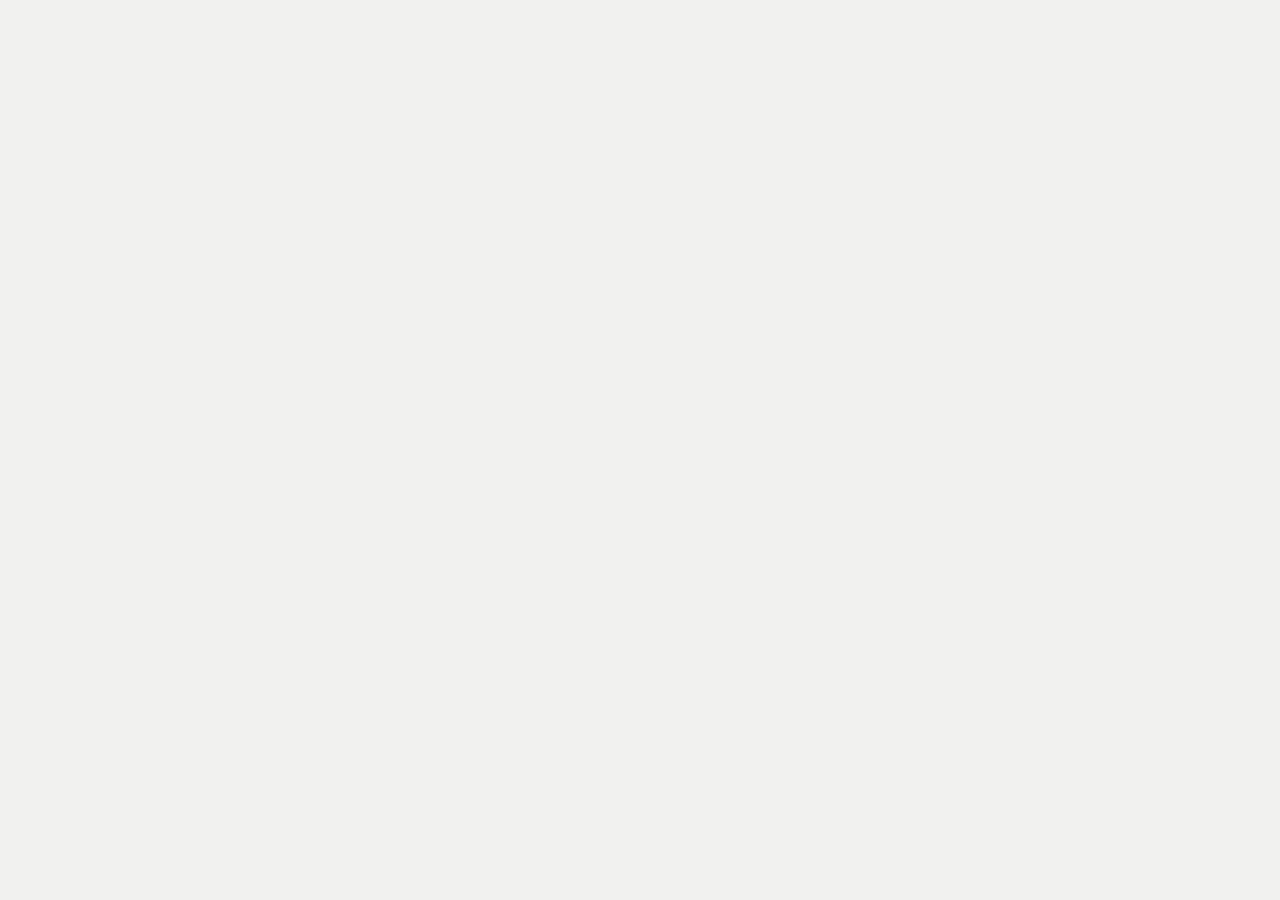
==== pages/main/index.html @ 48693e78 "feat: add fonts" ====
<!DOCTYPE html>
<html lang="en">
<head>
    <meta charset="UTF-8">
    <meta name="viewport" content="width=device-width, initial-scale=1.0">
    <link rel="stylesheet" href="style.css">
    <title>CV Mikita Kanstantsinau</title>
</head>
<body>
</body>
</html>
---- pages/main/style.css ----
@import url(/CV/src/fonts/fonts.css);

/* Standart Reset Styles */

*, *:before, *:after {
    box-sizing: border-box;
    margin: 0;
    padding: 0;
}

html {
    font-size: 10px;
}

h1, h2, h3, h4, h5, h6 {
    margin: 0;
    padding: 0;
    line-height: 1.3;
    font-weight: 500;
}

p {
    margin: 0 0 1rem;
    line-height: 1.6;
}

body{
    margin: 0;
    background-color: #f1f1ef;
    font-family: 'Montserrat', sans-serif;
}
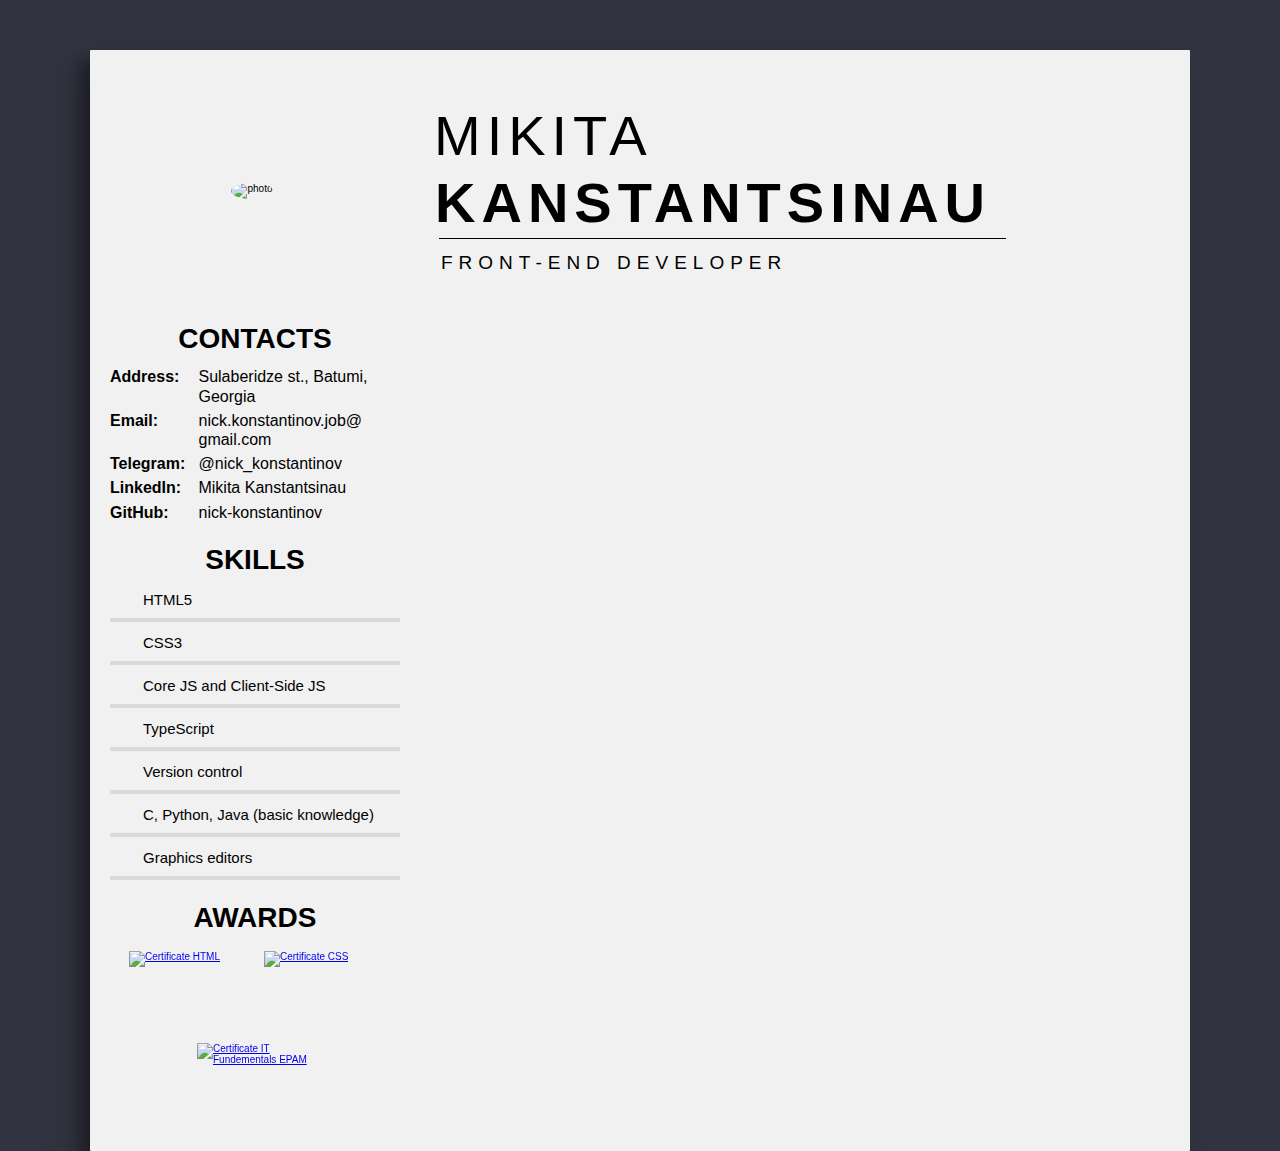
==== commit c4122570: "feat: add header and side block" ====
--- a/pages/main/index.html
+++ b/pages/main/index.html
@@ -3,9 +3,116 @@
 <head>
     <meta charset="UTF-8">
     <meta name="viewport" content="width=device-width, initial-scale=1.0">
+    <link type="image/x-icon" href="/CV/src/icons/favicon.ico" rel="shortcut icon">
     <link rel="stylesheet" href="style.css">
     <title>CV Mikita Kanstantsinau</title>
 </head>
 <body>
+    <div class="canvas">
+        <!-- Header -->
+        <header class="header">
+            <div class="photo">
+                <img src="/CV/src/img/photo.jpg" alt="photo">
+            </div>
+            <div class="header__text">
+                <h1 class="name-title">
+                    <span class="first-name">Mikita</span>
+                    <span class="last-name">Kanstantsinau</span>
+                </h1>
+                <h4 class="professional-title">Front-end Developer</h4>
+            </div>
+        </header>
+        <!-- Info -->
+        <main class="info">
+            <section class="short-info">
+                <!-- Contacts -->
+                <article class="contacts">
+                    <h3 class="short-info__title contacts__title">Contacts</h3>
+                    <address class="contacts__content">
+                        <div class="contacts__item">
+                            <p class="contacts__item-title">Address:</p>
+                            <a class="contacts__item-text contacts__item-text_address" href="https://maps.app.goo.gl/7D56cp5SSvFk8hJo9" target="_blank">Sulaberidze st., Batumi, Georgia</a>
+                        </div>
+                        <div class="contacts__item">
+                            <p class="contacts__item-title">Email:</p>
+                            <a class="contacts__item-text contacts__item-text_email" href="mailto:nick.konstantinov.job@gmail.com" target="_blank">nick.konstantinov.job@<br>gmail.com</a>
+                        </div>
+                        <div class="contacts__item">
+                            <p class="contacts__item-title">Telegram:</p>
+                            <a class="contacts__item-text contacts__item-text_telegram" href="https://t.me/nick_konstantinov" target="_blank">@nick_konstantinov</a>
+                        </div>
+                        <div class="contacts__item">
+                            <p class="contacts__item-title">LinkedIn:</p>
+                            <a class="contacts__item-text contacts__item-text_linkedin" href="https://www.linkedin.com/in/mikita-kanstantsinau-81b656262/" target="_blank">Mikita Kanstantsinau</a>
+                        </div>
+                        <div class="contacts__item">
+                            <p class="contacts__item-title">GitHub:</p>
+                            <a class="contacts__item-text contacts__item-text_github" href="https://github.com/nick-konstantinov" target="_blank">nick-konstantinov</a>
+                        </div>
+                    </address>
+                </article>
+                <!-- Skills -->
+                <article class="skills">
+                    <h3 class="short-info__title skill__title">Skills</h3>
+                    <ul class="skills__content">
+                        <li class="skills__item skills__item_html5">
+                            <img class="skills__img" src="/CV/src/icons/html5.png" alt="">
+                            <p class="skills__text">HTML5</p>
+                        </li>
+                        <li class="skills__item skills__item_css3">
+                            <img class="skills__img" src="/CV/src/icons/css3.png" alt="">
+                            <p class="skills__text">CSS3</p>
+                        </li>
+                        <li class="skills__item skills__item_js">
+                            <img class="skills__img" src="/CV/src/icons/js.png" alt="">
+                            <p class="skills__text">Core JS and Client-Side JS</p>
+                        </li>
+                        <li class="skills__item skills__item_ts">
+                            <img class="skills__img" src="/CV/src/icons/ts.png" alt="">
+                            <p class="skills__text">TypeScript</p>
+                        </li>
+                        <li class="skills__item skills__item_git">
+                            <img class="skills__img" src="/CV/src/icons/git-logo.png" alt="">
+                            <p class="skills__text">Version control</p>
+                        </li>
+                        <li class="skills__item skills__item_basic">
+                            <img class="skills__img" src="/CV/src/icons/basic.png" alt="">
+                            <p class="skills__text">C, Python, Java (basic knowledge)</p>
+                        </li>
+                        <li class="skills__item skills__item_ps">
+                            <img class="skills__img" src="/CV/src/icons/ps.png" alt="">
+                            <p class="skills__text">Graphics editors</p>
+                        </li>
+                    </ul>
+                </article>
+                <!-- Awards -->
+                <article class="awards">
+                    <h3 class="short-info__title">Awards</h3>
+                    <div class="awards__content">
+                        <div class="awards__card">
+                            <a class="awards__link" href="https://www.sololearn.com/certificates/CT-7WB4YVRY" target="_blank">
+                                <img class="awards__img-bw" src="/CV/src/img/c-html-bw.jpg" alt="Certificate HTML">
+                                <img class="awards__img-color" src="/CV/src/img/c-html-color.jpg" alt="Certificate HTML">
+                            </a>
+                        </div>
+                        <div class="awards__card">
+                            <a class="awards__link" href="https://www.sololearn.com/certificates/CT-MD8W3RER" target="_blank">
+                                <img class="awards__img-bw" src="/CV/src/img/c-css-bw.jpg" alt="Certificate CSS">
+                                <img class="awards__img-color" src="/CV/src/img/c-css-color.jpg" alt="Certificate CSS">
+                            </a>
+                        </div>
+                        <div class="awards__card">
+                            <a class="awards__link" href="https://elearn.epam.com/courses/course-v1:EPAM+CIS101E+2021_7/courseware/843d34c712534651b33c121731bdad97/3e487f021dc349c3bf5db862fd188237/" target="_blank">
+                                <img class="awards__img-bw" src="/CV/src/img/c-epam-bw.jpg" alt="Certificate IT Fundementals EPAM">
+                                <img class="awards__img-color" src="/CV/src/img/c-epam-color.jpg" alt="Certificate IT Fundementals EPAM">
+                            </a>
+                        </div>
+                    </div>
+                </article>
+            </section>
+            <section class="detailed-info"></section>
+        </main>
+
+    </div>
 </body>
 </html>--- a/pages/main/style.css
+++ b/pages/main/style.css
@@ -1,4 +1,5 @@
 @import url(/CV/src/fonts/fonts.css);
+@import url(/CV/src/animations/animations.css);
 
 /* Standart Reset Styles */
 
@@ -16,16 +17,341 @@
     margin: 0;
     padding: 0;
     line-height: 1.3;
-    font-weight: 500;
+    font-weight: 400;
 }
 
 p {
-    margin: 0 0 1rem;
+    margin: 0;
     line-height: 1.6;
 }
 
 body{
     margin: 0;
-    background-color: #f1f1ef;
+    background-color: #313340;
     font-family: 'Montserrat', sans-serif;
-}+}
+
+html, body, .awards__card {
+    height: 100%;
+}
+
+/* Grid */
+
+.canvas {
+    max-width: 110rem;
+    margin: 5rem auto;
+    background-color: #f1f1f1;
+    box-shadow: -1.4rem 1.4rem 2.8rem rgba(0,0,0,0.25), -1rem 1rem 1rem rgba(0,0,0,0.22);
+    border-radius: 0.1rem;
+}
+
+/* Header */
+
+.header {
+    display: flex;
+    align-items: center;
+    padding: 5.5rem 0 2.5rem;
+}
+
+.photo {
+    display: flex;
+    justify-content: center;
+    width: 30%;
+}
+
+.photo img {
+    max-width: 18rem;
+    height: auto;
+    border-radius: 50%
+}
+
+.header__text  {
+    width: 70%;
+    margin-left: 2rem;
+
+    font-family: "Comfortaa", sans-serif;
+    font-size: 2.8rem;
+    font-weight: 300;
+    text-transform: uppercase;
+    letter-spacing: 0.6rem;
+}
+
+.first-name, .last-name {
+    display: block;
+}
+
+.first-name {
+    font-family: "Montserrat", sans-serif;
+    font-weight: 100;
+    line-height: 1.1;
+}
+
+.last-name {
+    position: relative;
+    left: 1px;
+    font-weight: 700;
+}
+
+.last-name::after {
+    content: "";
+    width: 75%;
+    height: 1px;
+    position: absolute;
+    left: 4px;
+    bottom: 0;
+    background: #000;
+}
+
+.professional-title {
+    position: relative;
+    left: 7px;
+    font-size: 1.9rem;
+    font-weight: 100;
+    margin-top: 1.2rem;
+}
+
+/* Info */
+
+.info {
+    display: flex;
+}
+
+/* Short Info */
+
+.short-info {
+    width: 30%;
+    padding: 2rem;
+}
+
+.short-info__title {
+    text-align: center;
+    font-size: 2.8rem;
+    font-weight: 700;
+    text-transform: uppercase;
+}
+
+/* Contacts */
+
+.contacts__content {
+    margin-top: 1rem;
+    font-size: 1.6rem;
+    font-style: normal;
+}
+
+.contacts__item {
+    display: flex;
+    max-width: 29rem;
+    margin-top: 0.5rem;
+}
+
+.contacts__item-title {
+    width: 29%;
+    font-weight: 700;
+    line-height: 1.2;
+}
+
+.contacts__item-text {
+    position: relative;
+    margin-left: 0.5rem;
+    width: 70%;
+    line-height: 1.2;
+    overflow-wrap: break-word;
+    text-decoration: underline;
+    text-decoration-color: transparent;
+    color: #000;
+    transition: text-decoration-color 0.3s;
+}
+
+.contacts__item-text:hover {
+    text-decoration-color: #000;
+}
+
+.contacts__item-text::after {
+    content: "";
+    width: 2rem;
+    height: 2rem;
+    position: absolute;
+    z-index: 1;
+
+    opacity: 0;
+
+    transition: opacity 0.3s;
+}
+
+.contacts__item-text:hover::after {
+    opacity: 1;
+}
+
+.contacts__item-text_address::after {
+    top: 1rem;
+    right: -1rem;
+    background: url(/CV/src/icons/map-pin.png) no-repeat;
+}
+
+.contacts__item-text_email::after {
+    top: 1.2rem;
+    right: -1.2rem;
+    background: url(/CV/src/icons/email.png) no-repeat;
+}
+
+.contacts__item-text_telegram::after {
+    top: 0.3rem;
+    right: 1rem;
+    background: url(/CV/src/icons/telegram.png) no-repeat;
+}
+
+.contacts__item-text_linkedin::after {
+    top: 0.2rem;
+    right: 0.5rem;
+    background: url(/CV/src/icons/linkedin.png) no-repeat;
+}
+
+.contacts__item-text_github::after {
+    top: 0.1rem;
+    right: 3rem;
+    background: url(/CV/src/icons/github.png) no-repeat;
+}
+
+/* Skills */
+
+.skills {
+    margin-top: 2rem;
+}
+
+.skills__content {
+    margin-top: 1rem;
+    list-style-type: none;
+}
+
+.skills__item {
+    position: relative;
+    display: flex;
+    align-items: center;
+    margin-bottom: 1.9rem;
+}
+
+.skills__item::before, .skills__item::after {
+    content: "";
+    position: absolute;
+    left: 0;
+    bottom: -1rem;
+    height: 4px;
+}
+
+.skills__item::before {
+    width: 100%;
+    background: #dadada;
+}
+
+.skills__item::after {
+    background: #000;
+}
+
+.skills__item_html5::after {
+    animation: animateSkillsHtml5 0.5s ease-out 1 normal forwards;
+}
+
+.skills__item_css3::after {
+    animation: animateSkillsCss3 0.5s ease-out 1 normal forwards;
+}
+
+.skills__item_js::after {
+    animation: animateSkillsJs 0.5s ease-out 1 normal forwards;
+}
+
+.skills__item_ts::after {
+    animation: animateSkillsTs 0.5s ease-out 1 normal forwards;
+}
+
+.skills__item_git::after {
+    animation: animateSkillsGit 0.5s ease-out 1 normal forwards;
+}
+
+.skills__item_basic::after {
+    animation: animateSkillsBasic 0.5s ease-out 1 normal forwards;
+}
+
+.skills__item_ps::after {
+    animation: animateSkillsPs 0.5s ease-out 1 normal forwards;
+}
+
+.skills__img {
+    display: inline-block;
+    width: 2.8rem;
+    height: auto;
+}
+
+.skills__text {
+    margin-left: 0.5rem;
+    font-size: 1.5rem;
+}
+
+/* Awards */
+
+.awards {
+    margin-top: 3rem;
+}
+
+.awards__content {
+    margin-top: 1rem;
+    display: flex;
+    flex-wrap: wrap;
+    justify-content: center;
+}
+
+.awards__card {
+    margin: 0.4rem 0.4rem 0.8rem 0;
+    display: flex;
+    justify-content: center;
+    width: 45%;
+}
+
+.awards__link {
+    position: relative;
+    display: block;
+    width: 11.3rem;
+    height: 8rem;
+}
+
+.awards__img-bw {
+    max-width: 100%;
+    height: auto;
+    opacity: 1;
+
+    will-change: transform;
+    transition: all 0.3s ease-out;
+}
+
+.awards__img-color {
+    position: absolute;
+    top: 0;
+    left: 0;
+    max-width: 100%;
+    height: auto;
+    opacity: 0;
+
+    will-change: transform;
+    transition: all 0.3s ease-out;
+}
+
+.awards__link:hover .awards__img-bw {
+    box-shadow: 0 14px 28px rgba(0,0,0,0.25), 0 10px 10px rgba(0,0,0,0.22);
+    transform: scale(1.3);
+    opacity: 0;
+}
+
+.awards__link:hover .awards__img-color {
+    box-shadow: 0 14px 28px rgba(0,0,0,0.25), 0 10px 10px rgba(0,0,0,0.22);
+    transform: scale(1.3);
+    opacity: 1;
+    z-index: 1;
+}
+
+
+/* Detailed Info */
+
+.detailed-info {
+    width: 70%;
+    height: 30rem;
+}
+
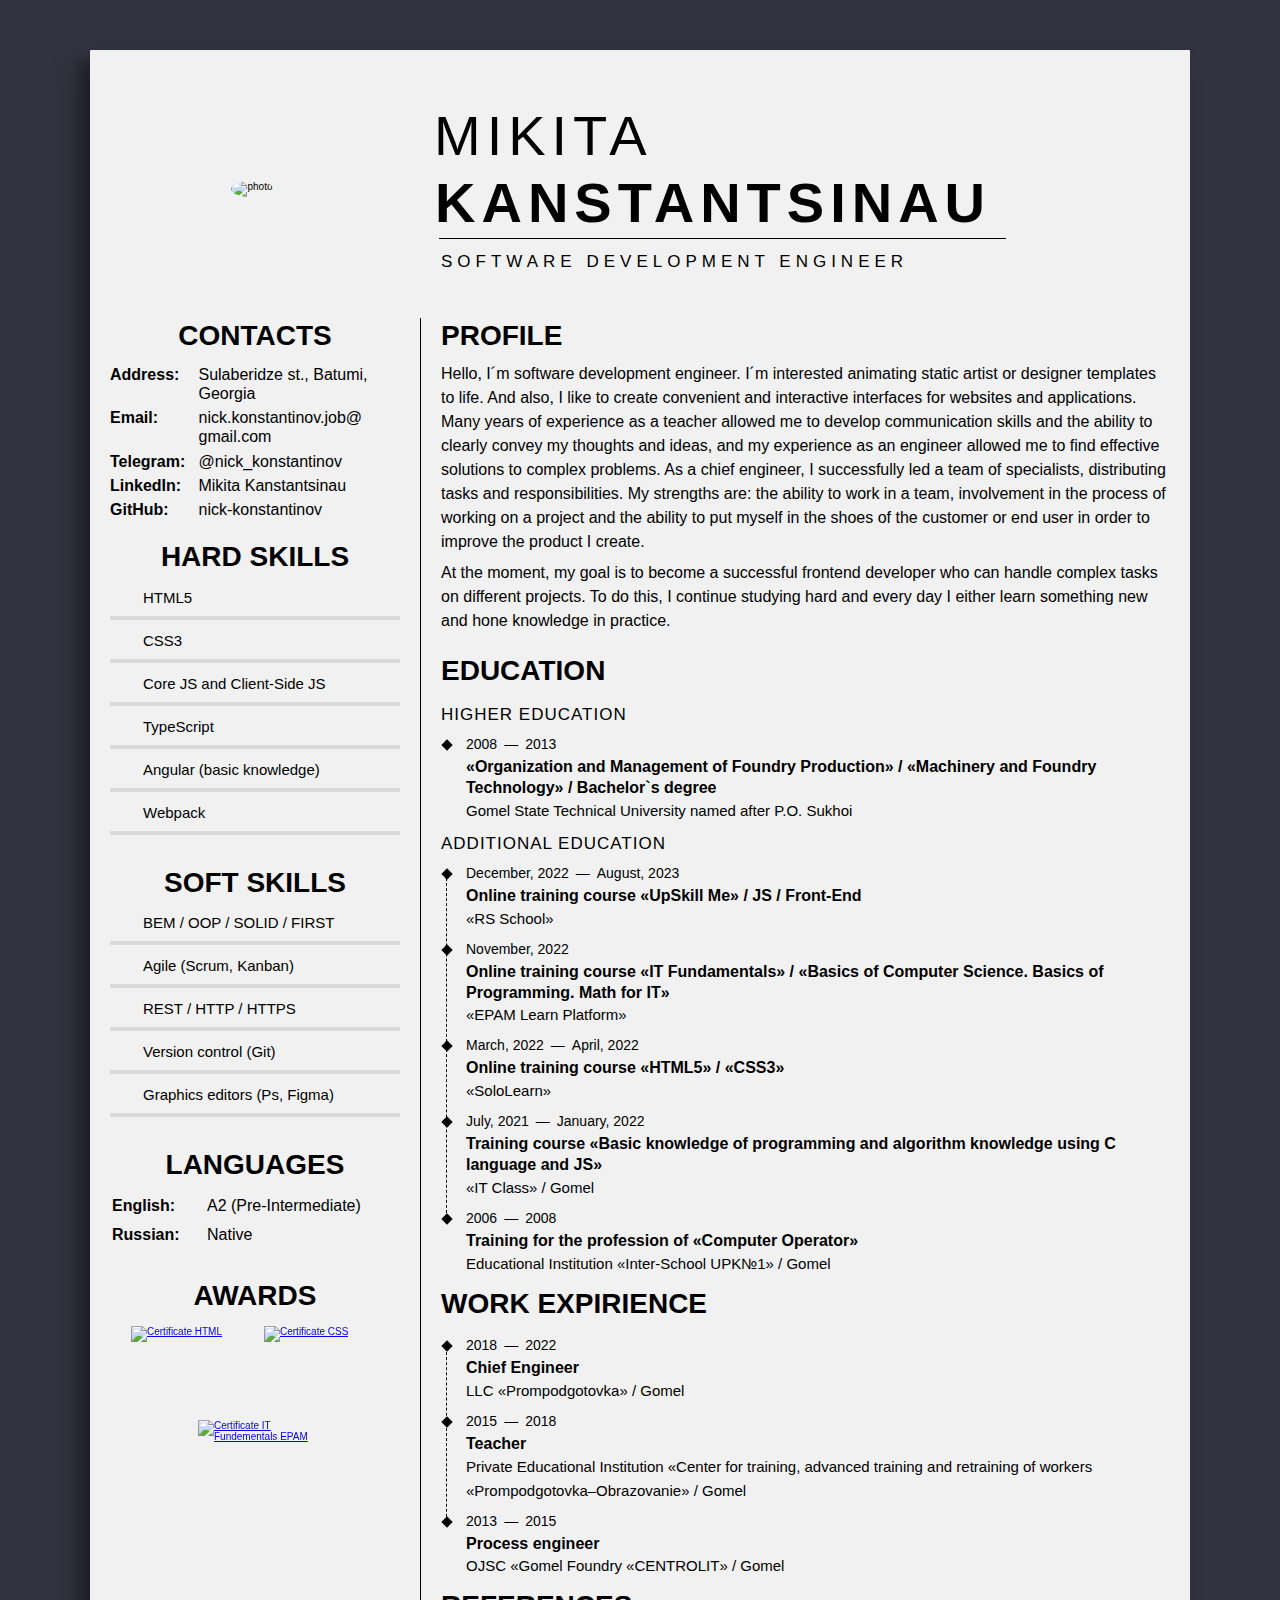
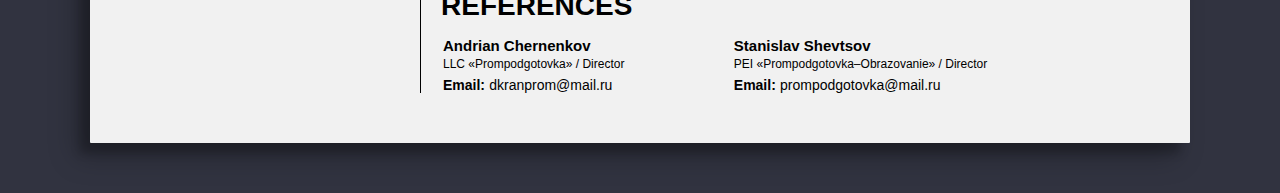
==== commit 39403a32: "feat: add main block" ====
--- a/pages/main/index.html
+++ b/pages/main/index.html
@@ -19,7 +19,7 @@
                     <span class="first-name">Mikita</span>
                     <span class="last-name">Kanstantsinau</span>
                 </h1>
-                <h4 class="professional-title">Front-end Developer</h4>
+                <h4 class="professional-title">Software Development Engineer</h4>
             </div>
         </header>
         <!-- Info -->
@@ -27,7 +27,7 @@
             <section class="short-info">
                 <!-- Contacts -->
                 <article class="contacts">
-                    <h3 class="short-info__title contacts__title">Contacts</h3>
+                    <h3 class="info__title contacts__title">Contacts</h3>
                     <address class="contacts__content">
                         <div class="contacts__item">
                             <p class="contacts__item-title">Address:</p>
@@ -53,7 +53,7 @@
                 </article>
                 <!-- Skills -->
                 <article class="skills">
-                    <h3 class="short-info__title skill__title">Skills</h3>
+                    <h3 class="info__title hard-skill__title">Hard skills</h3>
                     <ul class="skills__content">
                         <li class="skills__item skills__item_html5">
                             <img class="skills__img" src="/CV/src/icons/html5.png" alt="">
@@ -71,23 +71,66 @@
                             <img class="skills__img" src="/CV/src/icons/ts.png" alt="">
                             <p class="skills__text">TypeScript</p>
                         </li>
+                        <li class="skills__item skills__item_angular">
+                            <img class="skills__img" src="/CV/src/icons/angular.png" alt="">
+                            <p class="skills__text">Angular (basic knowledge)</p>
+                        </li>
+                        <li class="skills__item skills__item_webpack">
+                            <img class="skills__img" src="/CV/src/icons/webpack.png" alt="">
+                            <p class="skills__text">Webpack</p>
+                        </li>
+                    </ul>
+                    <h3 class="info__title soft-skill__title">Soft skills</h3>
+                    <ul class="skills__content">
+                        <li class="skills__item skills__item_basic">
+                            <img class="skills__img" src="/CV/src/icons/basic.png" alt="">
+                            <p class="skills__text">BEM &#47; OOP &#47; SOLID &#47; FIRST</p>
+                        </li>
+                        <li class="skills__item skills__item_agile">
+                            <img class="skills__img" src="/CV/src/icons/agile.png" alt="">
+                            <p class="skills__text">Agile (Scrum, Kanban)</p>
+                        </li>
+                        <li class="skills__item skills__item_http">
+                            <img class="skills__img" src="/CV/src/icons/http.png" alt="">
+                            <p class="skills__text">REST &#47; HTTP &#47; HTTPS</p>
+                        </li>
                         <li class="skills__item skills__item_git">
                             <img class="skills__img" src="/CV/src/icons/git-logo.png" alt="">
-                            <p class="skills__text">Version control</p>
-                        </li>
-                        <li class="skills__item skills__item_basic">
-                            <img class="skills__img" src="/CV/src/icons/basic.png" alt="">
-                            <p class="skills__text">C, Python, Java (basic knowledge)</p>
+                            <p class="skills__text">Version control (Git)</p>
                         </li>
                         <li class="skills__item skills__item_ps">
                             <img class="skills__img" src="/CV/src/icons/ps.png" alt="">
-                            <p class="skills__text">Graphics editors</p>
+                            <p class="skills__text">Graphics editors (Ps, Figma)</p>
+                        </li>
+                    </ul>
+                </article>
+                <!-- Languages -->
+                <article class="languages">
+                    <h3 class="info__title">Languages</h3>
+                    <ul class="skills__content languages__content">
+                        <li class="languages__item">
+                            <div class="languages__name">
+                                <div class="languages__img">
+                                    <img src="/CV/src/icons/lang.png" alt="">
+                                </div>
+                                <p class="languages__name-title">English:</p>
+                            </div>
+                            <p class="languages__level">A2 (Pre-Intermediate)</p>
+                        </li>
+                        <li class="languages__item">
+                            <div class="languages__name">
+                                <div class="languages__img">
+                                    <img src="/CV/src/icons/lang.png" alt="">
+                                </div>
+                                <p class="languages__name-title">Russian:</p>
+                            </div>
+                            <p class="languages__level">Native</p>
                         </li>
                     </ul>
                 </article>
                 <!-- Awards -->
                 <article class="awards">
-                    <h3 class="short-info__title">Awards</h3>
+                    <h3 class="info__title">Awards</h3>
                     <div class="awards__content">
                         <div class="awards__card">
                             <a class="awards__link" href="https://www.sololearn.com/certificates/CT-7WB4YVRY" target="_blank">
@@ -110,9 +153,162 @@
                     </div>
                 </article>
             </section>
-            <section class="detailed-info"></section>
+            <!-- Detailed Info -->
+            <section class="detailed-info">
+                <!-- Profile -->
+                <article class="profile">
+                    <h3 class="info__title detailed__title">Profile</h3>
+                    <p class="profile__text">
+                        Hello, I&#180;m software development engineer. I&#180;m interested animating static artist or designer templates to life. And also, I like to create convenient and interactive interfaces for websites and applications. Many years of experience as a teacher allowed me to develop communication skills and the ability to clearly convey my thoughts and ideas, and my experience as an engineer allowed me to find effective solutions to complex problems. As a chief engineer, I successfully led a team of specialists, distributing tasks and responsibilities. My strengths are: the ability to work in a team, involvement in the process of working on a project and the ability to put myself in the shoes of the customer or end user in order to improve the product I create.
+                    </p>
+                    <p class="profile__text">
+                        At the moment, my goal is to become a successful frontend developer who can handle complex tasks on different projects. To do this, I continue studying hard and every day I either learn something new and hone knowledge in practice.
+                    </p>
+                </article>
+                <!-- Education -->
+                <article class="education">
+                    <h3 class="info__title detailed__title">Education</h3>
+                    <section class="education__content">
+                        <section class="education__higher">
+                            <h4 class="education__content-title">Higher education</h4>
+                            <section class="exp__item">
+                                <div class="exp__date">
+                                    <time datetime="2022">2008</time><span class="dash">&mdash;</span><time datetime="2013">2013</time>
+                                </div>
+                                <p class="exp__speciality-name">
+                                    «Organization and Management of Foundry Production» &#47; «Machinery and Foundry Technology» &#47; Bachelor`s degree
+                                </p>
+                                <p class="exp__institution-name">
+                                    Gomel State Technical University named after P.O. Sukhoi
+                                </p>
+                            </section>
+                        </section>
+                        <section class="education__additional">
+                            <h4 class="education__content-title">Additional education</h4>
+                            <div class="chain"></div>
+                            <section class="exp__item">
+                                <div class="exp__date">
+                                    <time datetime="2022-12">December, 2022</time><span class="dash">&mdash;</span><time datetime="2023-08">August, 2023</time>
+                                </div>
+                                <p class="exp__speciality-name">
+                                    Online training course «UpSkill Me» &#47; JS &#47; Front-End
+                                </p>
+                                <p class="exp__institution-name">
+                                    «RS School»
+                                </p>
+                            </section>
+                            <section class="exp__item">
+                                <div class="exp__date">
+                                    <time datetime="2022-11">November, 2022</time>
+                                </div>
+                                <p class="exp__speciality-name">
+                                    Online training course «IT Fundamentals» &#47; «Basics of Computer Science. Basics of Programming. Math for IT»
+                                </p>
+                                <p class="exp__institution-name">
+                                    «EPAM Learn Platform»
+                                </p>
+                            </section>
+                            <section class="exp__item">
+                                <div class="exp__date">
+                                    <time datetime="2022-03">March, 2022</time><span class="dash">&mdash;</span><time datetime="2022-04">April, 2022</time>
+                                </div>
+                                <p class="exp__speciality-name">
+                                    Online training course «HTML5» &#47; «CSS3»
+                                </p>
+                                <p class="exp__institution-name">
+                                    «SoloLearn»
+                                </p>
+                            </section>
+                            <section class="exp__item">
+                                <div class="exp__date">
+                                    <time datetime="2021-07">July, 2021</time><span class="dash">&mdash;</span><time datetime="2022-01">January, 2022</time>
+                                </div>
+                                <p class="exp__speciality-name">
+                                    Training course «Basic knowledge of programming and algorithm knowledge using C language and JS»
+                                </p>
+                                <p class="exp__institution-name">
+                                    «IT Class» &#47; Gomel
+                                </p>
+                            </section>
+                            <section class="exp__item">
+                                <div class="exp__date">
+                                    <time datetime="2006">2006</time><span class="dash">&mdash;</span><time datetime="2008">2008</time>
+                                </div>
+                                <p class="exp__speciality-name">
+                                    Training for the profession of «Computer Operator»
+                                </p>
+                                <p class="exp__institution-name">
+                                    Educational Institution «Inter-School UPK№1» &#47; Gomel
+                                </p>
+                            </section>
+                        </section>
+                    </section>
+                </article>
+                <!-- Work Experience -->
+                <article class="work-exp">
+                    <h3 class="info__title detailed__title">Work expirience</h3>
+                    <section class="work-exp__content">
+                        <div class="chain chain_work-exp"></div>
+                            <section class="exp__item">
+                                <div class="exp__date">
+                                    <time datetime="2018">2018</time><span class="dash">&mdash;</span><time datetime="2022">2022</time>
+                                </div>
+                                <p class="exp__speciality-name">
+                                    Chief Engineer
+                                </p>
+                                <p class="exp__institution-name">
+                                    LLC «Prompodgotovka» &#47; Gomel
+                                </p>
+                            </section>
+                            <section class="exp__item">
+                                <div class="exp__date">
+                                    <time datetime="2015">2015</time><span class="dash">&mdash;</span><time datetime="2018">2018</time>
+                                </div>
+                                <p class="exp__speciality-name">
+                                    Teacher
+                                </p>
+                                <p class="exp__institution-name">
+                                    Private Educational Institution «Center for training, advanced training and retraining of workers «Prompodgotovka&ndash;Obrazovanie» &#47; Gomel
+                                </p>
+                            </section>
+                            <section class="exp__item">
+                                <div class="exp__date">
+                                    <time datetime="2013">2013</time><span class="dash">&mdash;</span><time datetime="2015">2015</time>
+                                </div>
+                                <p class="exp__speciality-name">
+                                    Process engineer
+                                </p>
+                                <p class="exp__institution-name">
+                                    OJSC «Gomel Foundry «CENTROLIT» &#47; Gomel
+                                </p>
+                            </section>
+                    </section>
+                </article>
+                <!-- References -->
+                <article class="references">
+                    <h3 class="info__title detailed__title">References</h3>
+                    <section class="references__content">
+                        <section class="references__item">
+                            <p class="references__name">Andrian Chernenkov
+                            </p>
+                            <p class="references__name-company">LLC «Prompodgotovka» &#47; Director</p>
+                            <span class="references__contact-title">Email:</span>
+                            <a class="references__contact" href="mailto:dkranprom@mail.ru">dkranprom@mail.ru</a>
+                        </section>
+                        <section class="references__item">
+                            <p class="references__name">Stanislav Shevtsov
+                            </p>
+                            <p class="references__name-company">PEI «Prompodgotovka&ndash;Obrazovanie» &#47; Director</p>
+                            <span class="references__contact-title">Email:</span>
+                            <a class="references__contact" href="mailto:prompodgotovka@mail.ru">prompodgotovka@mail.ru</a>
+                        </section>
+                    </section>
+                </article>
+            </section>
         </main>
-
+        <!-- Footer -->
+    <footer class="footer"></footer>
     </div>
+    <div class="basement"></div>
 </body>
 </html>--- a/pages/main/style.css
+++ b/pages/main/style.css
@@ -31,15 +31,11 @@
     font-family: 'Montserrat', sans-serif;
 }
 
-html, body, .awards__card {
-    height: 100%;
-}
-
 /* Grid */
 
 .canvas {
     max-width: 110rem;
-    margin: 5rem auto;
+    margin: 5rem auto 0;
     background-color: #f1f1f1;
     box-shadow: -1.4rem 1.4rem 2.8rem rgba(0,0,0,0.25), -1rem 1rem 1rem rgba(0,0,0,0.22);
     border-radius: 0.1rem;
@@ -105,8 +101,9 @@
 .professional-title {
     position: relative;
     left: 7px;
-    font-size: 1.9rem;
+    font-size: 1.7rem;
     font-weight: 100;
+    letter-spacing: 0.5rem;
     margin-top: 1.2rem;
 }
 
@@ -116,18 +113,19 @@
     display: flex;
 }
 
-/* Short Info */
-
-.short-info {
-    width: 30%;
-    padding: 2rem;
-}
-
-.short-info__title {
+.info__title {
     text-align: center;
     font-size: 2.8rem;
     font-weight: 700;
     text-transform: uppercase;
+}
+
+/* Short Info */
+
+.short-info {
+    width: 30%;
+    margin-top: 2rem;
+    padding: 0 2rem;
 }
 
 /* Contacts */
@@ -215,7 +213,12 @@
 /* Skills */
 
 .skills {
+    user-select: none;
     margin-top: 2rem;
+}
+
+.soft-skill__title {
+    margin-top: 4rem;
 }
 
 .skills__content {
@@ -263,12 +266,28 @@
     animation: animateSkillsTs 0.5s ease-out 1 normal forwards;
 }
 
+.skills__item_angular::after {
+    animation: animateSkillsAngular 0.5s ease-out 1 normal forwards;
+}
+
+.skills__item_webpack::after {
+    animation: animateSkillsWebpack 0.5s ease-out 1 normal forwards;
+}
+
+.skills__item_basic::after {
+    animation: animateSkillsBasic 0.5s ease-out 1 normal forwards;
+}
+
+.skills__item_agile::after {
+    animation: animateSkillsAgile 0.5s ease-out 1 normal forwards;
+}
+
+.skills__item_http::after {
+    animation: animateSkillsHttp 0.5s ease-out 1 normal forwards;
+}
+
 .skills__item_git::after {
     animation: animateSkillsGit 0.5s ease-out 1 normal forwards;
-}
-
-.skills__item_basic::after {
-    animation: animateSkillsBasic 0.5s ease-out 1 normal forwards;
 }
 
 .skills__item_ps::after {
@@ -286,9 +305,47 @@
     font-size: 1.5rem;
 }
 
+/* Languages */
+
+.languages {
+    margin-top: 4rem;
+}
+
+.languages__item {
+    margin-bottom: 0.3rem;
+    display: flex;
+    flex-wrap: wrap;
+    font-size: 1.6rem;
+}
+
+.languages__item:last-child {
+    margin-bottom: 0;
+}
+
+.languages__img {
+    margin-right: 0.2rem;
+}
+
+.languages__img img {
+    max-width: 2.5rem;
+    height: auto;
+}
+
+.languages__name {
+    display: flex;
+    width: 30%;
+    font-weight: 700;
+}
+
+.languages__level {
+    margin-left: 1rem;
+    width: 65%;
+}
+
 /* Awards */
 
 .awards {
+    user-select: none;
     margin-top: 3rem;
 }
 
@@ -300,7 +357,7 @@
 }
 
 .awards__card {
-    margin: 0.4rem 0.4rem 0.8rem 0;
+    margin: 0.2rem 0.2rem 1.2rem 0;
     display: flex;
     justify-content: center;
     width: 45%;
@@ -351,7 +408,168 @@
 /* Detailed Info */
 
 .detailed-info {
+    margin-top: 2rem;
+    margin-bottom: 3rem;
+    padding-left: 2rem;
+    padding-right: 2rem;
     width: 70%;
-    height: 30rem;
-}
-
+
+    border-left: 1px solid #000;
+}
+
+.detailed__title {
+    text-align: left;
+}
+
+/* Profile */
+
+.profile__text {
+    margin-top: 0.7rem;
+    font-size: 1.6rem;
+    line-height: 1.5;
+}
+
+/* Education */
+
+.education {
+    margin-top: 2rem;
+}
+
+.education__content, .work-exp__content {
+    margin-top: 1.5rem;
+    padding-left: 0.5rem;
+}
+
+.education__higher, .education__additional {
+    position: relative;
+    margin-top: 1rem;
+}
+
+.education__additional {
+    position: relative;
+}
+
+.education__content-title {
+    font-family: "Comfortaa", sans-serif;
+    font-size: 1.7rem;
+    font-weight: 400;
+    text-transform: uppercase;
+    margin-left: -0.5rem;
+    margin-bottom: 1rem;
+    letter-spacing: 0.1rem;
+}
+
+.exp__item {
+    margin-bottom: 1rem;
+    position: relative;
+    font-size: 1.4rem;
+    padding-left: 2rem;
+}
+
+.exp__item::before {
+    content: "";
+    position: absolute;
+    top: 0.5rem;
+    left: -0.34rem;
+    width: 0.8rem;
+    height: 0.8rem;
+    background: #000;
+
+    transform: rotate(45deg);
+
+}
+
+.exp__speciality-name {
+    margin-top: 0.5rem;
+    font-size: 1.6rem;
+    font-weight: 600;
+    line-height: 1.3;
+}
+
+.exp__institution-name {
+    font-size: 1.5rem;
+}
+
+/* Work Experience */
+
+.work-exp__content {
+    position: relative;
+}
+
+/* References */
+
+.references__content {
+    margin-top: 0.7rem;
+    padding-left: 0.2rem;
+    display: flex;
+}
+
+.references__item {
+    margin-top: 0.5rem;
+    width: 40%;
+    font-size: 1.5rem;
+}
+
+.references__name {
+    line-height: 1.2;
+    font-weight: 700;
+}
+
+.references__name-company {
+    font-size: 1.2rem;
+}
+
+.references__contact-title {
+    margin-top: 0.3rem;
+    font-size: 1.4rem;
+    font-weight: 700;
+    display: inline-block;
+}
+
+.references__contact {
+    text-decoration: underline;
+    font-size: 1.4rem;
+    text-decoration-color: transparent;
+    color: #000;
+
+    transition: text-decoration-color 0.3s;
+}
+
+.references__contact:hover {
+    text-decoration-color: #000;
+}
+
+/* Footer */
+
+.footer {
+    height: 2rem;
+}
+
+/* Basement */
+
+.basement {
+    height: 5rem;
+}
+
+/* Helpers */
+
+.dash {
+    margin-left: 0.7rem;
+    margin-right: 0.7rem;
+}
+
+.chain {
+    position: absolute;
+    top: 4rem;
+    left: 0;
+    display: block;
+    width: 1rem;
+    height: 35rem;
+    border-left: 1px dashed #000;
+}
+
+.chain_work-exp {
+    top: 1rem;
+    left: 0.5rem;
+    height: 18rem;
+}
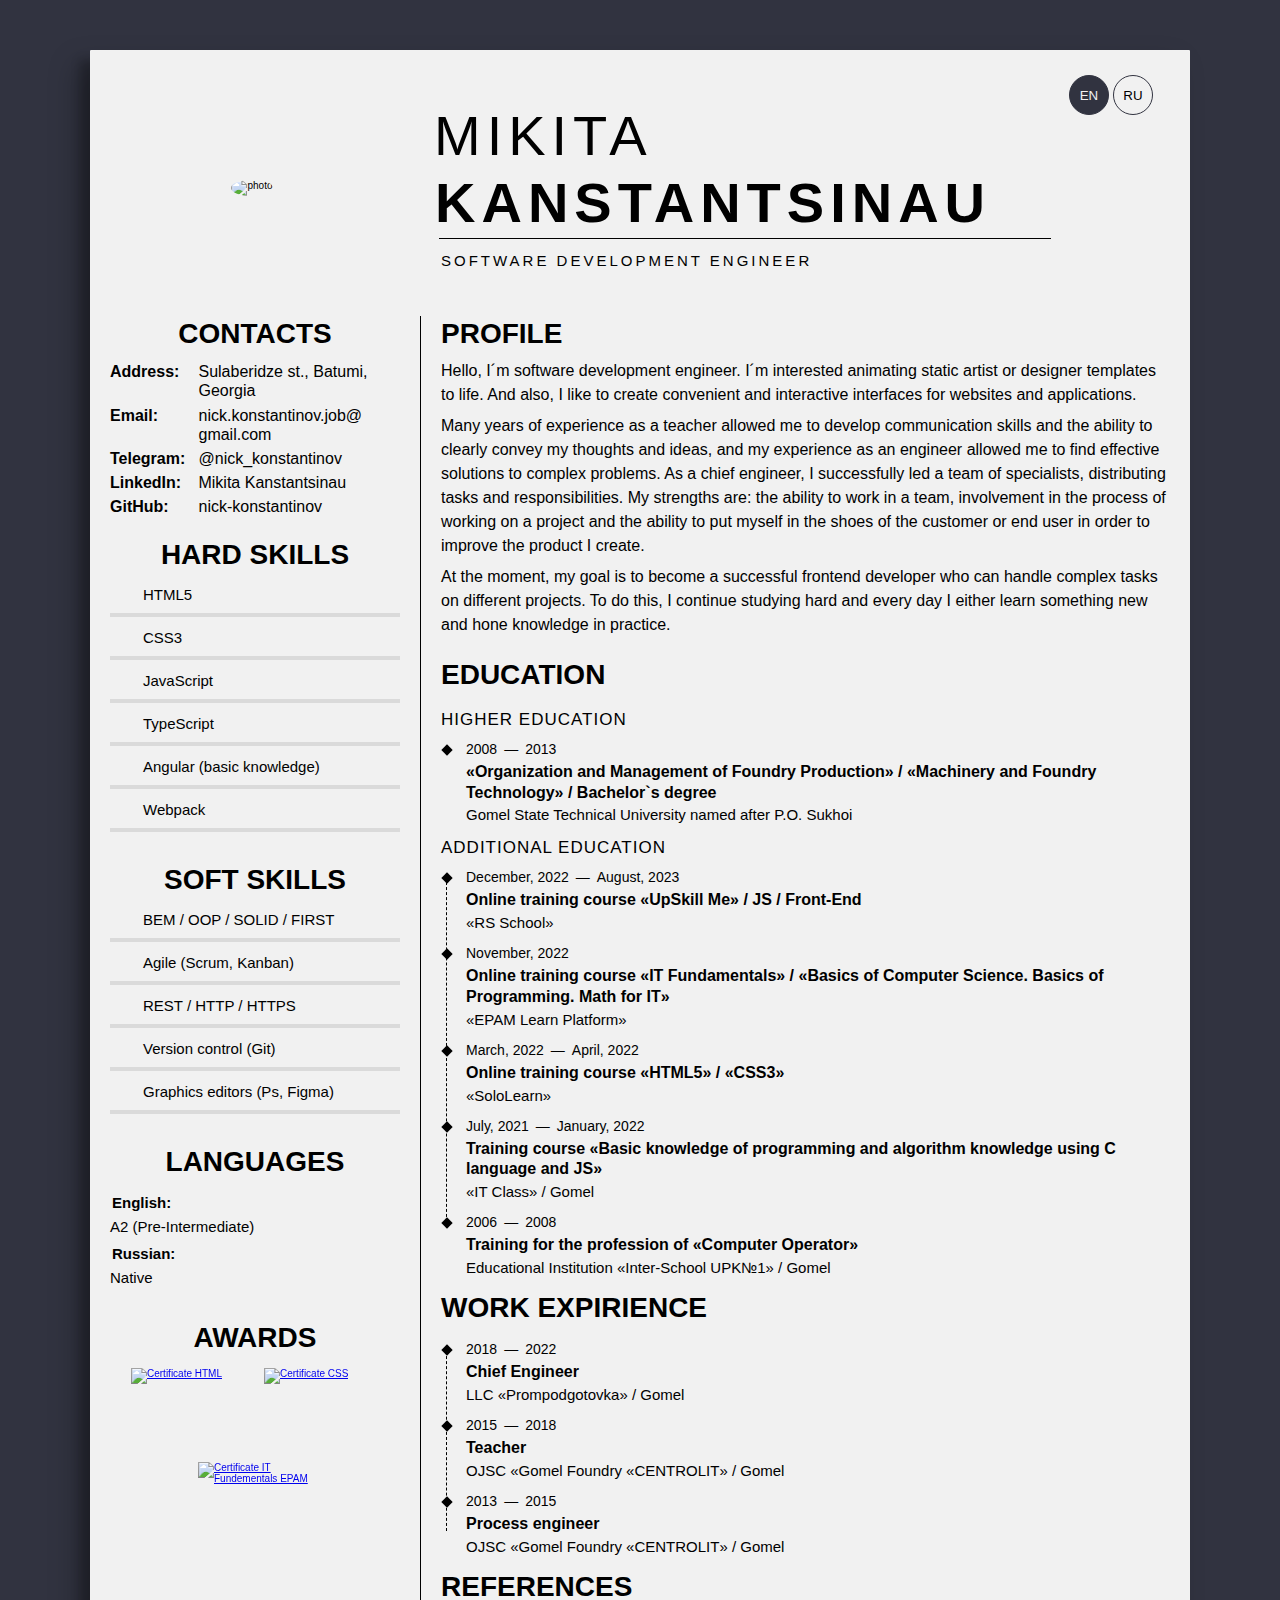
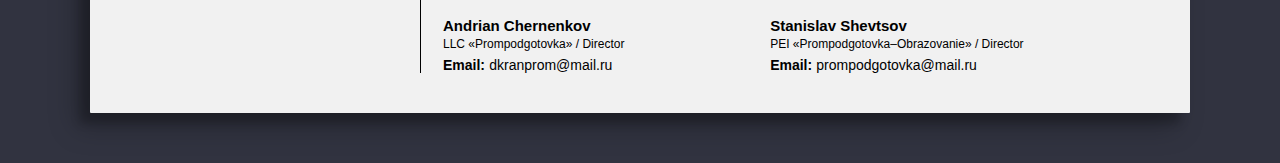
==== commit 831c3422: "feat: add multilang" ====
--- a/pages/main/index.html
+++ b/pages/main/index.html
@@ -5,6 +5,7 @@
     <meta name="viewport" content="width=device-width, initial-scale=1.0">
     <link type="image/x-icon" href="/CV/src/icons/favicon.ico" rel="shortcut icon">
     <link rel="stylesheet" href="style.css">
+    <script defer src="lang.js"></script>
     <title>CV Mikita Kanstantsinau</title>
 </head>
 <body>
@@ -16,22 +17,26 @@
             </div>
             <div class="header__text">
                 <h1 class="name-title">
-                    <span class="first-name">Mikita</span>
-                    <span class="last-name">Kanstantsinau</span>
+                    <span class="first-name" data-lang="first-name">Mikita</span>
+                    <span class="last-name"  data-lang="last-name">Kanstantsinau</span>
                 </h1>
-                <h4 class="professional-title">Software Development Engineer</h4>
+                <h4 class="professional-title" data-lang="professional-title">Software Development Engineer</h4>
             </div>
+            <nav class="lang-menu">
+                <button class="lang-btn" type="button" data-btn="en">En</button>
+                <button class="lang-btn" type="button" data-btn="ru">Ru</button>
+            </nav>
         </header>
         <!-- Info -->
         <main class="info">
             <section class="short-info">
                 <!-- Contacts -->
                 <article class="contacts">
-                    <h3 class="info__title contacts__title">Contacts</h3>
+                    <h3 class="info__title contacts__title" data-lang="contacts__title">Contacts</h3>
                     <address class="contacts__content">
                         <div class="contacts__item">
-                            <p class="contacts__item-title">Address:</p>
-                            <a class="contacts__item-text contacts__item-text_address" href="https://maps.app.goo.gl/7D56cp5SSvFk8hJo9" target="_blank">Sulaberidze st., Batumi, Georgia</a>
+                            <p class="contacts__item-title" data-lang="address__title">Address:</p>
+                            <a class="contacts__item-text contacts__item-text_address" data-lang="address__text" href="https://maps.app.goo.gl/7D56cp5SSvFk8hJo9" target="_blank">Sulaberidze st., Batumi, Georgia</a>
                         </div>
                         <div class="contacts__item">
                             <p class="contacts__item-title">Email:</p>
@@ -53,7 +58,7 @@
                 </article>
                 <!-- Skills -->
                 <article class="skills">
-                    <h3 class="info__title hard-skill__title">Hard skills</h3>
+                    <h3 class="info__title hard-skill__title" data-lang="hard-skill__title">Hard skills</h3>
                     <ul class="skills__content">
                         <li class="skills__item skills__item_html5">
                             <img class="skills__img" src="/CV/src/icons/html5.png" alt="">
@@ -65,7 +70,7 @@
                         </li>
                         <li class="skills__item skills__item_js">
                             <img class="skills__img" src="/CV/src/icons/js.png" alt="">
-                            <p class="skills__text">Core JS and Client-Side JS</p>
+                            <p class="skills__text" data-lang="hard-skill__js">JavaScript</p>
                         </li>
                         <li class="skills__item skills__item_ts">
                             <img class="skills__img" src="/CV/src/icons/ts.png" alt="">
@@ -73,14 +78,14 @@
                         </li>
                         <li class="skills__item skills__item_angular">
                             <img class="skills__img" src="/CV/src/icons/angular.png" alt="">
-                            <p class="skills__text">Angular (basic knowledge)</p>
+                            <p class="skills__text" data-lang="hard-skill__angular">Angular (basic knowledge)</p>
                         </li>
                         <li class="skills__item skills__item_webpack">
                             <img class="skills__img" src="/CV/src/icons/webpack.png" alt="">
                             <p class="skills__text">Webpack</p>
                         </li>
                     </ul>
-                    <h3 class="info__title soft-skill__title">Soft skills</h3>
+                    <h3 class="info__title soft-skill__title" data-lang="soft-skill__title">Soft skills</h3>
                     <ul class="skills__content">
                         <li class="skills__item skills__item_basic">
                             <img class="skills__img" src="/CV/src/icons/basic.png" alt="">
@@ -96,41 +101,41 @@
                         </li>
                         <li class="skills__item skills__item_git">
                             <img class="skills__img" src="/CV/src/icons/git-logo.png" alt="">
-                            <p class="skills__text">Version control (Git)</p>
+                            <p class="skills__text" data-lang="soft-skill__git">Version control (Git)</p>
                         </li>
                         <li class="skills__item skills__item_ps">
                             <img class="skills__img" src="/CV/src/icons/ps.png" alt="">
-                            <p class="skills__text">Graphics editors (Ps, Figma)</p>
+                            <p class="skills__text" data-lang="soft-skill__ps">Graphics editors (Ps, Figma)</p>
                         </li>
                     </ul>
                 </article>
                 <!-- Languages -->
                 <article class="languages">
-                    <h3 class="info__title">Languages</h3>
+                    <h3 class="info__title" data-lang="languages-title">Languages</h3>
                     <ul class="skills__content languages__content">
                         <li class="languages__item">
                             <div class="languages__name">
                                 <div class="languages__img">
                                     <img src="/CV/src/icons/lang.png" alt="">
                                 </div>
-                                <p class="languages__name-title">English:</p>
+                                <p class="languages__name-title" data-lang="languages-text__en-title">English:</p>
                             </div>
-                            <p class="languages__level">A2 (Pre-Intermediate)</p>
+                            <p class="languages__level" data-lang="languages-text__en-level">A2 (Pre-Intermediate)</p>
                         </li>
                         <li class="languages__item">
                             <div class="languages__name">
                                 <div class="languages__img">
                                     <img src="/CV/src/icons/lang.png" alt="">
                                 </div>
-                                <p class="languages__name-title">Russian:</p>
+                                <p class="languages__name-title" data-lang="languages-text__ru-title">Russian:</p>
                             </div>
-                            <p class="languages__level">Native</p>
+                            <p class="languages__level" data-lang="languages-text__ru-level">Native</p>
                         </li>
                     </ul>
                 </article>
                 <!-- Awards -->
                 <article class="awards">
-                    <h3 class="info__title">Awards</h3>
+                    <h3 class="info__title" data-lang="awards-title">Awards</h3>
                     <div class="awards__content">
                         <div class="awards__card">
                             <a class="awards__link" href="https://www.sololearn.com/certificates/CT-7WB4YVRY" target="_blank">
@@ -157,40 +162,43 @@
             <section class="detailed-info">
                 <!-- Profile -->
                 <article class="profile">
-                    <h3 class="info__title detailed__title">Profile</h3>
-                    <p class="profile__text">
-                        Hello, I&#180;m software development engineer. I&#180;m interested animating static artist or designer templates to life. And also, I like to create convenient and interactive interfaces for websites and applications. Many years of experience as a teacher allowed me to develop communication skills and the ability to clearly convey my thoughts and ideas, and my experience as an engineer allowed me to find effective solutions to complex problems. As a chief engineer, I successfully led a team of specialists, distributing tasks and responsibilities. My strengths are: the ability to work in a team, involvement in the process of working on a project and the ability to put myself in the shoes of the customer or end user in order to improve the product I create.
+                    <h3 class="info__title detailed__title" data-lang="profile-title">Profile</h3>
+                    <p class="profile__text" data-lang="profile-text-path1">
+                        Hello, I&#180;m software development engineer. I&#180;m interested animating static artist or designer templates to life. And also, I like to create convenient and interactive interfaces for websites and applications.
                     </p>
-                    <p class="profile__text">
+                    <p class="profile__text" data-lang="profile-text-path2">
+                        Many years of experience as a teacher allowed me to develop communication skills and the ability to clearly convey my thoughts and ideas, and my experience as an engineer allowed me to find effective solutions to complex problems. As a chief engineer, I successfully led a team of specialists, distributing tasks and responsibilities. My strengths are: the ability to work in a team, involvement in the process of working on a project and the ability to put myself in the shoes of the customer or end user in order to improve the product I create.
+                    </p>
+                    <p class="profile__text" data-lang="profile-text-path3">
                         At the moment, my goal is to become a successful frontend developer who can handle complex tasks on different projects. To do this, I continue studying hard and every day I either learn something new and hone knowledge in practice.
                     </p>
                 </article>
                 <!-- Education -->
                 <article class="education">
-                    <h3 class="info__title detailed__title">Education</h3>
+                    <h3 class="info__title detailed__title" data-lang="education__title">Education</h3>
                     <section class="education__content">
                         <section class="education__higher">
-                            <h4 class="education__content-title">Higher education</h4>
+                            <h4 class="education__content-title" data-lang="education__subtitle-higher">Higher education</h4>
                             <section class="exp__item">
                                 <div class="exp__date">
                                     <time datetime="2022">2008</time><span class="dash">&mdash;</span><time datetime="2013">2013</time>
                                 </div>
-                                <p class="exp__speciality-name">
+                                <p class="exp__speciality-name" data-lang="exp__speciality-name-university">
                                     «Organization and Management of Foundry Production» &#47; «Machinery and Foundry Technology» &#47; Bachelor`s degree
                                 </p>
-                                <p class="exp__institution-name">
+                                <p class="exp__institution-name" data-lang="exp__institution-name-university">
                                     Gomel State Technical University named after P.O. Sukhoi
                                 </p>
                             </section>
                         </section>
                         <section class="education__additional">
-                            <h4 class="education__content-title">Additional education</h4>
+                            <h4 class="education__content-title" data-lang="exp__subtitle-additional">Additional education</h4>
                             <div class="chain"></div>
                             <section class="exp__item">
                                 <div class="exp__date">
-                                    <time datetime="2022-12">December, 2022</time><span class="dash">&mdash;</span><time datetime="2023-08">August, 2023</time>
-                                </div>
-                                <p class="exp__speciality-name">
+                                    <time datetime="2022-12" data-lang="exp__date-from-upskill">December, 2022</time><span class="dash">&mdash;</span><time datetime="2023-08" data-lang="exp__date-to-upskill">August, 2023</time>
+                                </div>
+                                <p class="exp__speciality-name" data-lang="exp__speciality-name-upskill">
                                     Online training course «UpSkill Me» &#47; JS &#47; Front-End
                                 </p>
                                 <p class="exp__institution-name">
@@ -199,20 +207,20 @@
                             </section>
                             <section class="exp__item">
                                 <div class="exp__date">
-                                    <time datetime="2022-11">November, 2022</time>
-                                </div>
-                                <p class="exp__speciality-name">
+                                    <time datetime="2022-11" data-lang="exp__date-it-fundementals">November, 2022</time>
+                                </div>
+                                <p class="exp__speciality-name" data-lang="exp__speciality-name-it-fundementals">
                                     Online training course «IT Fundamentals» &#47; «Basics of Computer Science. Basics of Programming. Math for IT»
                                 </p>
-                                <p class="exp__institution-name">
+                                <p class="exp__institution-name" data-lang="exp__institution-name-it-fundementals">
                                     «EPAM Learn Platform»
                                 </p>
                             </section>
                             <section class="exp__item">
                                 <div class="exp__date">
-                                    <time datetime="2022-03">March, 2022</time><span class="dash">&mdash;</span><time datetime="2022-04">April, 2022</time>
-                                </div>
-                                <p class="exp__speciality-name">
+                                    <time datetime="2022-03" data-lang="exp__date-from-sl">March, 2022</time><span class="dash">&mdash;</span><time datetime="2022-04" data-lang="exp__date-to-sl">April, 2022</time>
+                                </div>
+                                <p class="exp__speciality-name" data-lang="exp__speciality-name-sl">
                                     Online training course «HTML5» &#47; «CSS3»
                                 </p>
                                 <p class="exp__institution-name">
@@ -221,12 +229,12 @@
                             </section>
                             <section class="exp__item">
                                 <div class="exp__date">
-                                    <time datetime="2021-07">July, 2021</time><span class="dash">&mdash;</span><time datetime="2022-01">January, 2022</time>
-                                </div>
-                                <p class="exp__speciality-name">
+                                    <time datetime="2021-07" data-lang="exp__date-from-itc">July, 2021</time><span class="dash">&mdash;</span><time datetime="2022-01" data-lang="exp__date-to-itc">January, 2022</time>
+                                </div>
+                                <p class="exp__speciality-name" data-lang="exp__speciality-name-itc">
                                     Training course «Basic knowledge of programming and algorithm knowledge using C language and JS»
                                 </p>
-                                <p class="exp__institution-name">
+                                <p class="exp__institution-name" data-lang="exp__institution-name-itc">
                                     «IT Class» &#47; Gomel
                                 </p>
                             </section>
@@ -234,10 +242,10 @@
                                 <div class="exp__date">
                                     <time datetime="2006">2006</time><span class="dash">&mdash;</span><time datetime="2008">2008</time>
                                 </div>
-                                <p class="exp__speciality-name">
+                                <p class="exp__speciality-name" data-lang="exp__speciality-name-upk">
                                     Training for the profession of «Computer Operator»
                                 </p>
-                                <p class="exp__institution-name">
+                                <p class="exp__institution-name" data-lang="exp__institution-name-upk">
                                     Educational Institution «Inter-School UPK№1» &#47; Gomel
                                 </p>
                             </section>
@@ -246,17 +254,17 @@
                 </article>
                 <!-- Work Experience -->
                 <article class="work-exp">
-                    <h3 class="info__title detailed__title">Work expirience</h3>
+                    <h3 class="info__title detailed__title" data-lang="detailed-title-work-exp">Work expirience</h3>
                     <section class="work-exp__content">
                         <div class="chain chain_work-exp"></div>
                             <section class="exp__item">
                                 <div class="exp__date">
                                     <time datetime="2018">2018</time><span class="dash">&mdash;</span><time datetime="2022">2022</time>
                                 </div>
-                                <p class="exp__speciality-name">
+                                <p class="exp__speciality-name" data-lang="exp__speciality-name-chief">
                                     Chief Engineer
                                 </p>
-                                <p class="exp__institution-name">
+                                <p class="exp__institution-name" data-lang="exp__institution-name-llc-prom">
                                     LLC «Prompodgotovka» &#47; Gomel
                                 </p>
                             </section>
@@ -264,10 +272,10 @@
                                 <div class="exp__date">
                                     <time datetime="2015">2015</time><span class="dash">&mdash;</span><time datetime="2018">2018</time>
                                 </div>
-                                <p class="exp__speciality-name">
+                                <p class="exp__speciality-name" data-lang="exp__speciality-name-teacher">
                                     Teacher
                                 </p>
-                                <p class="exp__institution-name">
+                                <p class="exp__institution-name" data-lang="exp__institution-name-pei-prom">
                                     Private Educational Institution «Center for training, advanced training and retraining of workers «Prompodgotovka&ndash;Obrazovanie» &#47; Gomel
                                 </p>
                             </section>
@@ -275,10 +283,10 @@
                                 <div class="exp__date">
                                     <time datetime="2013">2013</time><span class="dash">&mdash;</span><time datetime="2015">2015</time>
                                 </div>
-                                <p class="exp__speciality-name">
+                                <p class="exp__speciality-name" data-lang="exp__institution-name-centrolit">
                                     Process engineer
                                 </p>
-                                <p class="exp__institution-name">
+                                <p class="exp__institution-name" data-lang="exp__institution-name-pei-prom">
                                     OJSC «Gomel Foundry «CENTROLIT» &#47; Gomel
                                 </p>
                             </section>
@@ -286,19 +294,19 @@
                 </article>
                 <!-- References -->
                 <article class="references">
-                    <h3 class="info__title detailed__title">References</h3>
+                    <h3 class="info__title detailed__title" data-lang="references-title">References</h3>
                     <section class="references__content">
                         <section class="references__item">
-                            <p class="references__name">Andrian Chernenkov
+                            <p class="references__name" data-lang="references-name-chernenkov">Andrian Chernenkov
                             </p>
-                            <p class="references__name-company">LLC «Prompodgotovka» &#47; Director</p>
+                            <p class="references__name-company" data-lang="references-name-company-lls">LLC «Prompodgotovka» &#47; Director</p>
                             <span class="references__contact-title">Email:</span>
                             <a class="references__contact" href="mailto:dkranprom@mail.ru">dkranprom@mail.ru</a>
                         </section>
                         <section class="references__item">
-                            <p class="references__name">Stanislav Shevtsov
+                            <p class="references__name" data-lang="references-name-shetsov">Stanislav Shevtsov
                             </p>
-                            <p class="references__name-company">PEI «Prompodgotovka&ndash;Obrazovanie» &#47; Director</p>
+                            <p class="references__name-company" data-lang="references-name-company-pei">PEI «Prompodgotovka&ndash;Obrazovanie» &#47; Director</p>
                             <span class="references__contact-title">Email:</span>
                             <a class="references__contact" href="mailto:prompodgotovka@mail.ru">prompodgotovka@mail.ru</a>
                         </section>
--- a/pages/main/style.css
+++ b/pages/main/style.css
@@ -44,6 +44,7 @@
 /* Header */
 
 .header {
+    position: relative;
     display: flex;
     align-items: center;
     padding: 5.5rem 0 2.5rem;
@@ -90,7 +91,7 @@
 
 .last-name::after {
     content: "";
-    width: 75%;
+    width: 81%;
     height: 1px;
     position: absolute;
     left: 4px;
@@ -101,10 +102,44 @@
 .professional-title {
     position: relative;
     left: 7px;
-    font-size: 1.7rem;
+    font-size: 1.5rem;
     font-weight: 100;
-    letter-spacing: 0.5rem;
+    letter-spacing: 0.3rem;
     margin-top: 1.2rem;
+}
+
+/* Language Menu */
+
+.lang-menu {
+    position: absolute;
+    top: 2.5rem;
+    right: 3.5rem;
+    display: flex;
+    justify-content: space-between;
+}
+
+.lang-btn {
+    margin-left: 0.2rem;
+    margin-right: 0.2rem;
+    width: 4rem;
+    height: 4rem;
+    border-radius: 50%;
+    border: 1px solid #313340;
+    background: transparent;
+    cursor: pointer;
+    text-transform: uppercase;
+
+    transition: background-color 0.3s, color 0.3s;
+}
+
+.lang-btn:hover {
+    background-color: #313340;
+    color: #f1f1f1;
+}
+
+.lang-btn_active {
+    background-color: #313340;
+    color: #f1f1f1;
 }
 
 /* Info */
@@ -315,7 +350,7 @@
     margin-bottom: 0.3rem;
     display: flex;
     flex-wrap: wrap;
-    font-size: 1.6rem;
+    font-size: 1.5rem;
 }
 
 .languages__item:last-child {
@@ -327,19 +362,18 @@
 }
 
 .languages__img img {
-    max-width: 2.5rem;
+    max-width: 2.3rem;
     height: auto;
 }
 
 .languages__name {
     display: flex;
-    width: 30%;
+    width: 100%;
     font-weight: 700;
 }
 
 .languages__level {
-    margin-left: 1rem;
-    width: 65%;
+    width: 100%;
 }
 
 /* Awards */
@@ -409,7 +443,7 @@
 
 .detailed-info {
     margin-top: 2rem;
-    margin-bottom: 3rem;
+    margin-bottom: 2rem;
     padding-left: 2rem;
     padding-right: 2rem;
     width: 70%;
@@ -506,7 +540,7 @@
 
 .references__item {
     margin-top: 0.5rem;
-    width: 40%;
+    width: 45%;
     font-size: 1.5rem;
 }
 
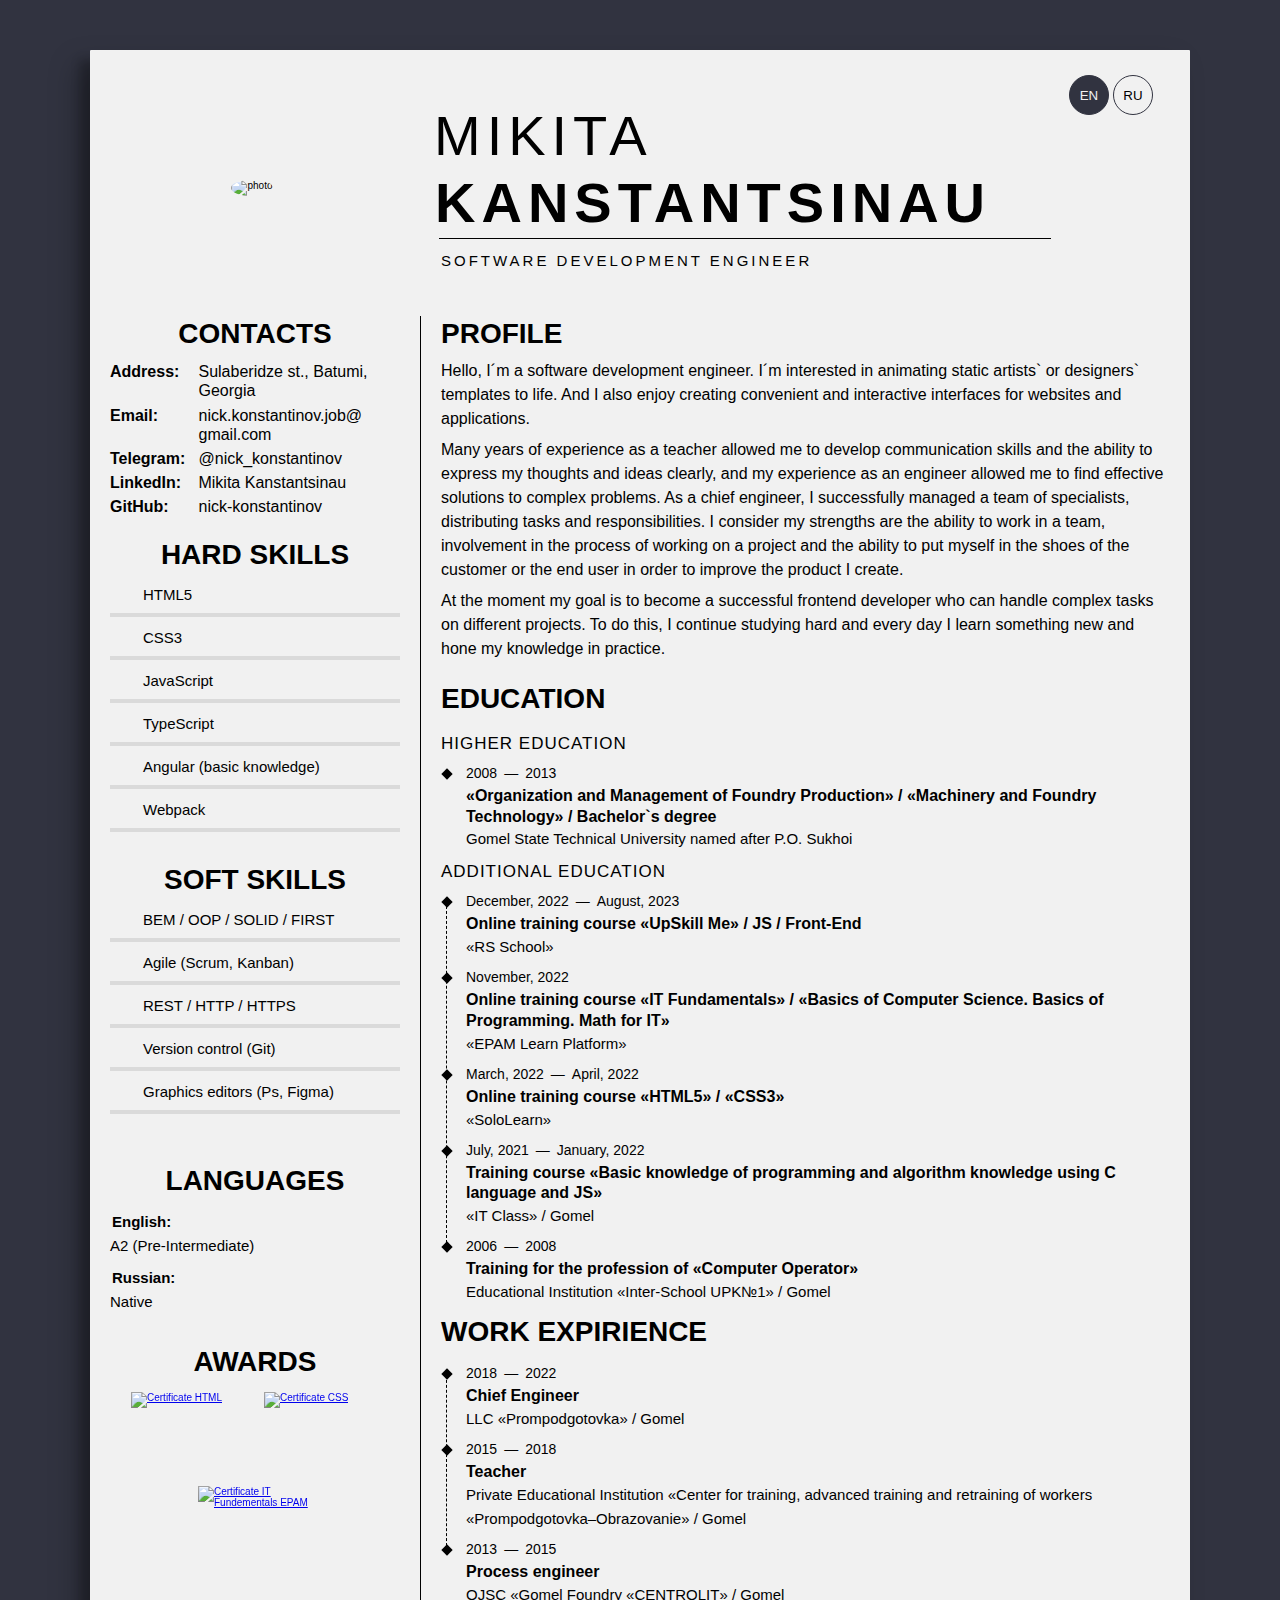
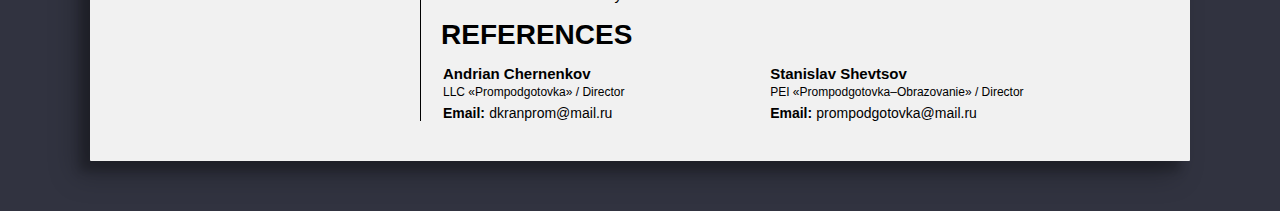
==== commit c5010470: "feat: add responsive markup for main page" ====
--- a/pages/main/index.html
+++ b/pages/main/index.html
@@ -6,6 +6,7 @@
     <link type="image/x-icon" href="/CV/src/icons/favicon.ico" rel="shortcut icon">
     <link rel="stylesheet" href="style.css">
     <script defer src="lang.js"></script>
+    <script defer src="chains.js"></script>
     <title>CV Mikita Kanstantsinau</title>
 </head>
 <body>
@@ -193,7 +194,7 @@
                         </section>
                         <section class="education__additional">
                             <h4 class="education__content-title" data-lang="exp__subtitle-additional">Additional education</h4>
-                            <div class="chain"></div>
+                            <!-- <div class="chain chain_education-add"></div> -->
                             <section class="exp__item">
                                 <div class="exp__date">
                                     <time datetime="2022-12" data-lang="exp__date-from-upskill">December, 2022</time><span class="dash">&mdash;</span><time datetime="2023-08" data-lang="exp__date-to-upskill">August, 2023</time>
@@ -256,7 +257,7 @@
                 <article class="work-exp">
                     <h3 class="info__title detailed__title" data-lang="detailed-title-work-exp">Work expirience</h3>
                     <section class="work-exp__content">
-                        <div class="chain chain_work-exp"></div>
+                        <!-- <div class="chain chain_work-exp"></div> -->
                             <section class="exp__item">
                                 <div class="exp__date">
                                     <time datetime="2018">2018</time><span class="dash">&mdash;</span><time datetime="2022">2022</time>
@@ -283,10 +284,10 @@
                                 <div class="exp__date">
                                     <time datetime="2013">2013</time><span class="dash">&mdash;</span><time datetime="2015">2015</time>
                                 </div>
-                                <p class="exp__speciality-name" data-lang="exp__institution-name-centrolit">
+                                <p class="exp__speciality-name" data-lang="exp__speciality-name-centrolit">
                                     Process engineer
                                 </p>
-                                <p class="exp__institution-name" data-lang="exp__institution-name-pei-prom">
+                                <p class="exp__institution-name" data-lang="exp__institution-name-centrolit">
                                     OJSC «Gomel Foundry «CENTROLIT» &#47; Gomel
                                 </p>
                             </section>
@@ -297,18 +298,26 @@
                     <h3 class="info__title detailed__title" data-lang="references-title">References</h3>
                     <section class="references__content">
                         <section class="references__item">
-                            <p class="references__name" data-lang="references-name-chernenkov">Andrian Chernenkov
-                            </p>
-                            <p class="references__name-company" data-lang="references-name-company-lls">LLC «Prompodgotovka» &#47; Director</p>
-                            <span class="references__contact-title">Email:</span>
-                            <a class="references__contact" href="mailto:dkranprom@mail.ru">dkranprom@mail.ru</a>
+                            <div class="references__name-block">
+                                <p class="references__name" data-lang="references-name-chernenkov">Andrian Chernenkov
+                                </p>
+                                <p class="references__name-company" data-lang="references-name-company-lls">LLC «Prompodgotovka» &#47; Director</p>
+                            </div>
+                            <div class="references__contact-block">
+                                <span class="references__contact-title">Email:</span>
+                                <a class="references__contact" href="mailto:dkranprom@mail.ru">dkranprom@mail.ru</a>
+                            </div>
                         </section>
                         <section class="references__item">
-                            <p class="references__name" data-lang="references-name-shetsov">Stanislav Shevtsov
-                            </p>
-                            <p class="references__name-company" data-lang="references-name-company-pei">PEI «Prompodgotovka&ndash;Obrazovanie» &#47; Director</p>
-                            <span class="references__contact-title">Email:</span>
-                            <a class="references__contact" href="mailto:prompodgotovka@mail.ru">prompodgotovka@mail.ru</a>
+                            <div class="references__name-block">
+                                <p class="references__name" data-lang="references-name-shetsov">Stanislav Shevtsov
+                                </p>
+                                <p class="references__name-company" data-lang="references-name-company-pei">PEI «Prompodgotovka&ndash;Obrazovanie» &#47; Director</p>
+                            </div>
+                            <div class="references__contact-block">
+                                <span class="references__contact-title">Email:</span>
+                                <a class="references__contact" href="mailto:prompodgotovka@mail.ru">prompodgotovka@mail.ru</a>
+                            </div>
                         </section>
                     </section>
                 </article>
--- a/pages/main/style.css
+++ b/pages/main/style.css
@@ -31,7 +31,35 @@
     font-family: 'Montserrat', sans-serif;
 }
 
+/* Helpers */
+
+.dash {
+    margin-left: 0.7rem;
+    margin-right: 0.7rem;
+}
+
+.chain {
+    position: absolute;
+    left: 0;
+    display: block;
+    width: 1rem;
+    border-left: 1px dashed #000;
+}
+
+.chain_education-add {
+    top: 4rem;
+}
+
+.chain_work-exp {
+    top: 1rem;
+    left: 0.5rem;
+}
+
 /* Grid */
+
+body {
+    padding: 0 6rem;
+}
 
 .canvas {
     max-width: 110rem;
@@ -158,9 +186,15 @@
 /* Short Info */
 
 .short-info {
+    display: flex;
+    flex-direction: column;
     width: 30%;
     margin-top: 2rem;
     padding: 0 2rem;
+}
+
+.contacts, .skills, .languages, .awards {
+    order: 1;
 }
 
 /* Contacts */
@@ -347,7 +381,7 @@
 }
 
 .languages__item {
-    margin-bottom: 0.3rem;
+    margin-bottom: 0.8rem;
     display: flex;
     flex-wrap: wrap;
     font-size: 1.5rem;
@@ -585,25 +619,277 @@
     height: 5rem;
 }
 
-/* Helpers */
-
-.dash {
-    margin-left: 0.7rem;
-    margin-right: 0.7rem;
-}
-
-.chain {
-    position: absolute;
-    top: 4rem;
-    left: 0;
-    display: block;
-    width: 1rem;
-    height: 35rem;
-    border-left: 1px dashed #000;
-}
-
-.chain_work-exp {
-    top: 1rem;
-    left: 0.5rem;
-    height: 18rem;
-}
+/* Media */
+
+@media (max-width:1200px) {
+
+    /* Header */
+
+    .header {
+        padding-top: 3rem;
+        padding-bottom: 2rem;
+    }
+
+    .photo img {
+        max-width: 15rem;
+    }
+
+    .header__text  {
+        font-size: 2.5rem;
+        letter-spacing: 0.4rem;
+    }
+
+    .last-name {
+        width: 90%;
+        line-height: 1.1;
+    }
+
+    .last-name::after {
+        width: 98%;
+    }
+
+    .professional-title {
+        width: 90%;
+        margin-top: 0.7rem;
+        font-size: 1.3rem;
+    }
+
+    /* Contacts */
+
+    .contacts__item {
+        flex-wrap: wrap;
+        margin-top: 1rem;
+    }
+
+    .contacts__item-title {
+        width: 100%;
+    }
+
+    .contacts__item-text {
+        width: 100%;
+        margin-left: 0;
+        margin-top: 0.2rem;
+        padding-left: 2.5rem;
+    }
+
+    .contacts__item-text::after {
+        opacity: 1;
+        top: 0;
+        left: 0;
+    }
+
+    .contacts__item-text_address::after {
+        top: 1rem;
+    }
+
+    .contacts__item-text_email::after {
+        top: 1rem;
+    }
+
+    /* Info */
+
+    .short-info, .detailed-info {
+        margin-top: 0;
+    }
+
+    /* Awards */
+
+    .awards__card {
+        width: 15rem;
+        margin: 0 1rem 0.5rem;
+    }
+
+    .awards__link {
+        width: 100%;
+        height: auto;
+    }
+}
+
+@media (max-width: 950px) {
+
+    /* Header */
+
+    .header {
+        flex-wrap: wrap;
+    }
+
+    .header__text {
+        margin-top: 1rem;
+    }
+
+    .photo {
+        width: 100%;
+    }
+
+    .header__text  {
+        padding: 0 4rem;
+        width: 100%;
+        margin-left: 0;
+        text-align: center;
+        font-size: 2.2rem;
+        letter-spacing: 0.2rem;
+    }
+
+    .first-name, .last-name {
+        width: 100%;
+    }
+
+    .last-name {
+        left: 0;
+    }
+
+    .last-name::after {
+        width: 100%;
+    }
+
+    /* Info */
+
+    .info {
+        flex-wrap: wrap;
+        flex-direction: column-reverse;
+    }
+
+    .short-info, .detailed-info {
+        width: 100%;
+        padding: 0 4rem;
+    }
+
+    .detailed__title, .education__content-title {
+        text-align: center;
+    }
+
+    .education__content {
+        margin-top: 0;
+    }
+
+    .work-exp, .references {
+        margin-top: 2rem;
+    }
+
+    .languages {
+        margin-top: 3rem;
+    }
+
+    .languages__content {
+        display: flex;
+        flex-direction: column;
+        justify-content: center;
+        flex-wrap: wrap;
+    }
+
+    .languages__item {
+        margin-top: 1rem;
+        max-width: 100%;
+    }
+
+    .languages__item:first-child {
+        margin-top: 0rem;
+    }
+
+    .languages__name {
+        justify-content: center;
+    }
+
+    .languages__level {
+        text-align: center;
+    }
+
+    .references__item {
+        display: flex;
+        flex-direction: column;
+        justify-content: space-between;
+        width: 50%;
+    }
+
+    /* Contacts */
+
+    .contacts {
+        margin-top: 2rem;
+        margin-bottom: 2rem;
+        order: 2;
+    }
+
+    .contacts__content {
+        margin-top: 0;
+        display: flex;
+        flex-direction: column;
+        align-items: center;
+    }
+
+    .contacts__item {
+        max-width: 29rem;
+        text-align: center;
+    }
+
+    .contacts__item-text {
+        padding-left: 0;
+    }
+
+    .contacts__item-text::after {
+        display: none;
+    }
+
+    .detailed-info {
+        border: none;
+        margin-bottom: 0;
+    }
+}
+
+@media (max-width: 750px) {
+
+    .references__content {
+        flex-wrap: wrap;
+        text-align: center;
+    }
+
+    .references__item {
+        width: 100%;
+    }
+
+    .references__item:last-child {
+        margin-top: 2rem;
+    }
+}
+
+@media (max-width: 650px) {
+
+    body {
+        padding: 0;
+    }
+
+    .canvas {
+        margin-top: 0;
+    }
+
+    .basement {
+        display: none;
+    }
+
+    .header__text {
+        padding: 0 2rem;
+    }
+
+    .first-name, .last-name {
+        font-size: 3.5rem;
+    }
+
+    .professional-title {
+        font-size: 1.2rem;
+    }
+
+    .short-info, .detailed-info {
+        padding: 0 2rem;
+    }
+}
+
+@media (max-width: 400px) {
+    .lang-menu {
+        right: 0.5rem;
+    }
+
+    .first-name, .last-name {
+        font-size: 2.5rem;
+    }
+
+
+}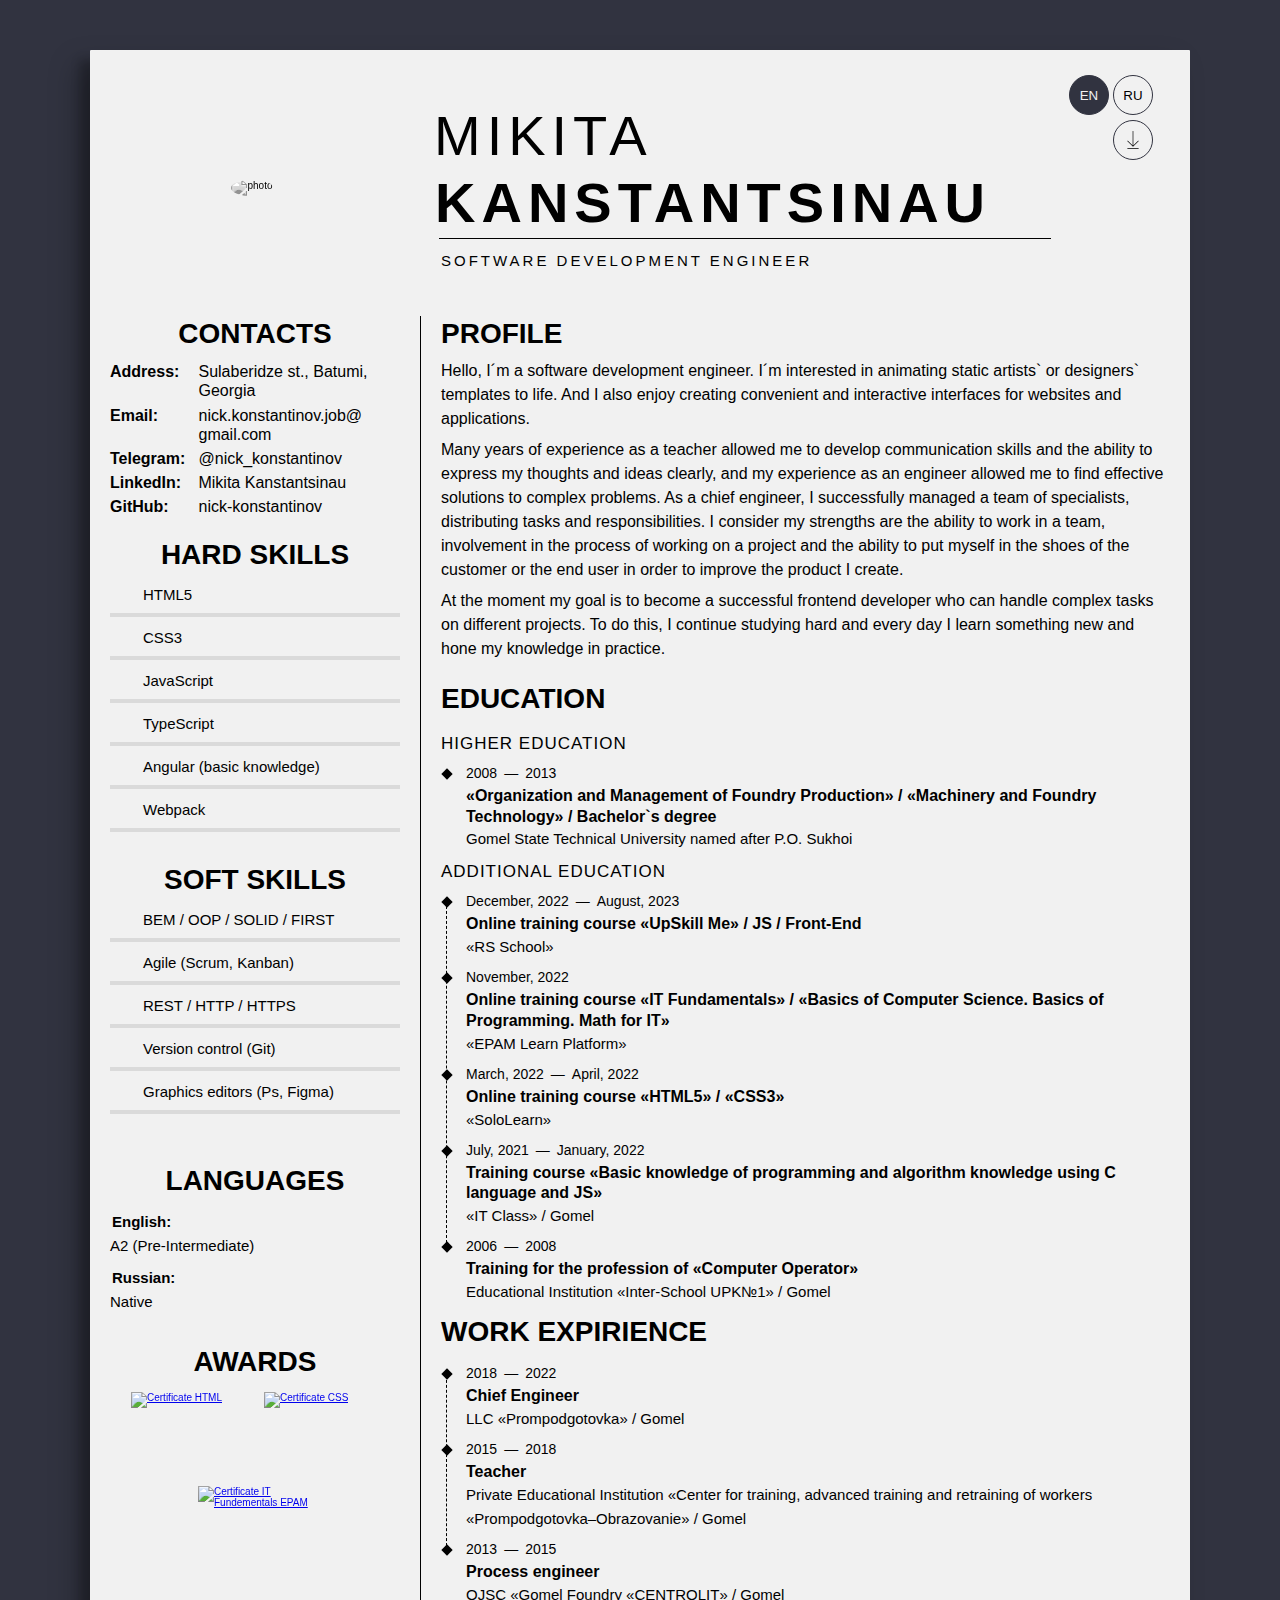
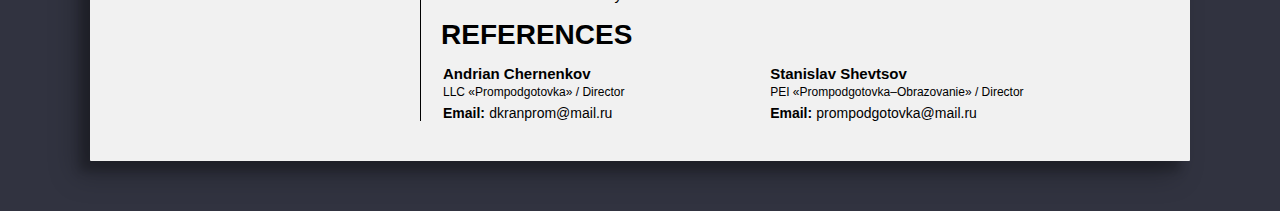
==== commit 085b6d10: "feat: add download menu" ====
--- a/pages/main/index.html
+++ b/pages/main/index.html
@@ -10,11 +10,39 @@
     <title>CV Mikita Kanstantsinau</title>
 </head>
 <body>
+    <!-- Sprites -->
+    <svg style="display: none;">
+        <symbol id="download" viewBox="0 0 54 54">
+            <g>
+                <path d="M26.293,46.707c0.092,0.092,0.203,0.165,0.325,0.216C26.74,46.973,26.87,47,27,47s0.26-0.027,0.382-0.077
+                    c0.122-0.051,0.233-0.124,0.325-0.216l16-16c0.391-0.391,0.391-1.023,0-1.414s-1.023-0.391-1.414,0L28,43.586V1
+                    c0-0.552-0.448-1-1-1s-1,0.448-1,1v42.586L11.707,29.293c-0.391-0.391-1.023-0.391-1.414,0s-0.391,1.023,0,1.414L26.293,46.707z"/>
+                <path d="M43,52H11c-0.552,0-1,0.448-1,1s0.448,1,1,1h32c0.552,0,1-0.448,1-1S43.552,52,43,52z"/>
+            </g>
+        </symbol>
+        <symbol id="pdf" viewBox="0 0 512 512">
+            <g>
+                <path d="M75.9466667,285.653333 C63.8764997,278.292415 49.6246897,275.351565 35.6266667,277.333333 L1.42108547e-14,277.333333 L1.42108547e-14,405.333333 L28.3733333,405.333333 L28.3733333,356.48 L40.5333333,356.48 C53.1304778,357.774244 65.7885986,354.68506 76.3733333,347.733333 C85.3576891,340.027178 90.3112817,328.626053 89.8133333,316.8 C90.4784904,304.790173 85.3164923,293.195531 75.9466667,285.653333 L75.9466667,285.653333 Z M53.12,332.373333 C47.7608867,334.732281 41.8687051,335.616108 36.0533333,334.933333 L27.7333333,334.933333 L27.7333333,298.666667 L36.0533333,298.666667 C42.094796,298.02451 48.1897668,299.213772 53.5466667,302.08 C58.5355805,305.554646 61.3626692,311.370371 61.0133333,317.44 C61.6596233,323.558965 58.5400493,329.460862 53.12,332.373333 L53.12,332.373333 Z M150.826667,277.333333 L115.413333,277.333333 L115.413333,405.333333 L149.333333,405.333333 C166.620091,407.02483 184.027709,403.691457 199.466667,395.733333 C216.454713,383.072462 225.530463,362.408923 223.36,341.333333 C224.631644,323.277677 218.198313,305.527884 205.653333,292.48 C190.157107,280.265923 170.395302,274.806436 150.826667,277.333333 L150.826667,277.333333 Z M178.986667,376.32 C170.098963,381.315719 159.922142,383.54422 149.76,382.72 L144.213333,382.72 L144.213333,299.946667 L149.333333,299.946667 C167.253333,299.946667 174.293333,301.653333 181.333333,308.053333 C189.877212,316.948755 194.28973,329.025119 193.493333,341.333333 C194.590843,354.653818 189.18793,367.684372 178.986667,376.32 L178.986667,376.32 Z M254.506667,405.333333 L283.306667,405.333333 L283.306667,351.786667 L341.333333,351.786667 L341.333333,329.173333 L283.306667,329.173333 L283.306667,299.946667 L341.333333,299.946667 L341.333333,277.333333 L254.506667,277.333333 L254.506667,405.333333 L254.506667,405.333333 Z M234.666667,7.10542736e-15 L9.52127266e-13,7.10542736e-15 L9.52127266e-13,234.666667 L42.6666667,234.666667 L42.6666667,192 L42.6666667,169.6 L42.6666667,42.6666667 L216.96,42.6666667 L298.666667,124.373333 L298.666667,169.6 L298.666667,192 L298.666667,234.666667 L341.333333,234.666667 L341.333333,106.666667 L234.666667,7.10542736e-15 L234.666667,7.10542736e-15 Z"></path>
+            </g>
+        </symbol>
+        <symbol id="doc" viewBox="0 0 512 512">
+            <g>
+                <path d="M28.864,383.082667 L34.368,383.082667 C47.5093333,383.082667 57.2373333,380.928 63.5733333,376.661333 C69.12,372.970667 73.1306667,367.296 75.584,359.573333 C77.3973333,353.856 78.3146667,347.776 78.3146667,341.312 C78.3146667,334.378667 77.2693333,327.957333 75.1573333,322.048 C73.024,316.138667 70.144,311.530667 66.4746667,308.202667 C62.976,305.088 58.9866667,302.954667 54.528,301.845333 C50.0693333,300.736 43.3493333,300.16 34.368,300.16 L28.864,300.16 L28.864,383.082667 Z M-1.42108547e-14,405.696 L-1.42108547e-14,277.568 L35.456,277.568 C50.5386667,277.568 62.5706667,279.018667 71.616,281.92 C83.4346667,285.717333 92.4586667,292.757333 98.7306667,303.018667 C105.002667,313.301333 108.16,326.186667 108.16,341.674667 C108.16,357.589333 105.002667,370.581333 98.7306667,380.650667 C90.9013333,393.344 78.8053333,401.088 62.4,403.797333 C54.8693333,405.056 45.2266667,405.696 33.472,405.696 L-1.42108547e-14,405.696 Z M186.389333,297.915733 C175.957333,297.915733 167.914667,302.2464 162.24,310.929067 C157.12,318.779733 154.56,328.827733 154.56,341.115733 C154.56,355.345067 157.589333,366.395733 163.690667,374.225067 C169.408,381.649067 177.024,385.339733 186.474667,385.339733 C196.842667,385.339733 204.928,380.987733 210.709333,372.219733 C215.829333,364.5184 218.389333,354.3424 218.389333,341.6704 C218.389333,327.739733 215.338667,316.881067 209.258667,309.0304 C203.541333,301.627733 195.904,297.915733 186.389333,297.915733 M186.474667,275.3024 C206.613333,275.3024 222.037333,281.681067 232.768,294.481067 C243.072,306.705067 248.213333,322.427733 248.213333,341.6704 C248.213333,362.705067 242.133333,379.4304 229.973333,391.8464 C219.477333,402.577067 204.970667,407.931733 186.474667,407.931733 C166.357333,407.931733 150.912,401.553067 140.181333,388.7744 C129.877333,376.5504 124.714667,360.571733 124.714667,340.859733 C124.714667,320.251733 130.816,303.7184 142.997333,291.3024 C153.536,280.635733 168.042667,275.3024 186.474667,275.3024 M362.7456,375.477333 L371.172267,398.538667 C363.556267,402.229333 356.942933,404.704 351.268267,406.005333 C345.5936,407.285333 338.596267,407.925333 330.2976,407.925333 C317.7536,407.925333 307.3856,406.133333 299.1936,402.528 C287.716267,397.450667 279.076267,389.472 273.252267,378.570667 C268.004267,368.8 265.380267,356.853333 265.380267,342.752 C265.380267,318.965333 272.6336,300.917333 287.1616,288.693333 C297.700267,279.776 311.6096,275.317333 328.846933,275.317333 C336.206933,275.317333 342.884267,275.978667 348.9216,277.322667 C354.9376,278.688 361.7856,281.077333 369.422933,284.512 L359.758933,306.229333 C349.582933,300.682667 339.812267,297.909333 330.468267,297.909333 C319.204267,297.909333 310.5856,301.770667 304.612267,309.472 C298.340267,317.557333 295.204267,328.224 295.204267,341.493333 C295.204267,355.232 298.4896,365.984 305.060267,373.728 C311.630933,381.472 320.6976,385.333333 332.2816,385.333333 C337.508267,385.333333 342.350933,384.650667 346.7456,383.221333 C351.140267,381.813333 356.4736,379.232 362.7456,375.477333 M248.221867,7.10542736e-15 L13.5552,7.10542736e-15 L13.5552,234.666667 L56.2218667,234.666667 L56.2218667,192 L56.2218667,169.6 L56.2218667,42.6666667 L230.5152,42.6666667 L312.221867,124.373333 L312.221867,169.6 L312.221867,192 L312.221867,234.666667 L354.888533,234.666667 L354.888533,106.666667 L248.221867,7.10542736e-15 L248.221867,7.10542736e-15 Z"></path>
+            </g>
+        </symbol>
+        <symbol id="ppt" viewBox="0 0 512 512">
+            <g>
+                <path d="M234.6752,7.10542736e-15 L0.00853333333,7.10542736e-15 L0.00853333333,234.666667 L42.6752,234.666667 L42.6752,192 L42.6752,169.6 L42.6752,42.6666667 L216.968533,42.6666667 L298.6752,124.373333 L298.6752,169.6 L298.6752,192 L298.6752,234.666667 L341.341867,234.666667 L341.341867,106.666667 L234.6752,7.10542736e-15 L234.6752,7.10542736e-15 Z M53.7173333,332.6336 C50.2186667,334.318933 44.4586667,335.172267 36.4373333,335.172267 L28.1386667,335.172267 L28.1386667,299.2896 L36.4373333,299.2896 C44.4586667,299.2896 50.3253333,300.3776 53.9946667,302.6176 C58.9866667,305.6256 61.4826667,310.7456 61.4826667,317.9136 C61.4826667,325.188267 58.9013333,330.116267 53.7173333,332.6336 M64.2133333,280.004267 C57.7493333,278.382933 48.384,277.572267 36.096,277.572267 L1.42108547e-14,277.572267 L1.42108547e-14,405.700267 L28.864,405.700267 L28.864,356.868267 L40.96,356.868267 C49.7706667,356.868267 56.96,356.1856 62.528,354.8416 C68.1173333,353.4976 72.8533333,351.236267 76.7786667,348.100267 C85.824,340.868267 90.3466667,330.4576 90.3466667,316.910933 C90.3466667,308.590933 88.448,301.316267 84.6293333,295.108267 C79.936,287.342933 73.1306667,282.308267 64.2133333,280.004267 M179.592533,332.279467 C176.093867,333.9648 170.333867,334.818133 162.312533,334.818133 L154.013867,334.818133 L154.013867,298.935467 L162.312533,298.935467 C170.333867,298.935467 176.200533,300.023467 179.869867,302.263467 C184.861867,305.271467 187.357867,310.391467 187.357867,317.559467 C187.357867,324.834133 184.776533,329.762133 179.592533,332.279467 M190.088533,279.650133 C183.624533,278.0288 174.2592,277.218133 161.9712,277.218133 L125.8752,277.218133 L125.8752,405.346133 L154.7392,405.346133 L154.7392,356.514133 L166.8352,356.514133 C175.645867,356.514133 182.8352,355.831467 188.4032,354.487467 C193.992533,353.143467 198.728533,350.882133 202.653867,347.746133 C211.6992,340.514133 216.221867,330.103467 216.221867,316.5568 C216.221867,308.2368 214.3232,300.962133 210.504533,294.754133 C205.8112,286.9888 199.005867,281.954133 190.088533,279.650133 M234.6752,277.570133 L234.6752,300.183467 L271.7312,300.183467 L271.7312,405.698133 L300.5952,405.698133 L300.5952,300.183467 L338.205867,300.183467 L338.205867,277.570133 L234.6752,277.570133 Z">
+            </g>
+        </symbol>
+    </svg>
+
+    <!-- Canvas -->
     <div class="canvas">
         <!-- Header -->
         <header class="header">
             <div class="photo">
-                <img src="/CV/src/img/photo.jpg" alt="photo">
+                <img src="/CV/src/img/photo.png" alt="photo">
             </div>
             <div class="header__text">
                 <h1 class="name-title">
@@ -26,6 +54,34 @@
             <nav class="lang-menu">
                 <button class="lang-btn" type="button" data-btn="en">En</button>
                 <button class="lang-btn" type="button" data-btn="ru">Ru</button>
+            </nav>
+            <nav class="download-menu">
+                <svg class="download__icon download__icon_dl">
+                    <use xlink:href="#download"></use>
+                </svg>
+                <ul class="download-menu__list">
+                    <li class="download-menu__item download-menu__item_pdf">
+                        <a href="/CV/src/files/CV-Mikita_Kanstantsinau(front-end).pdf" download>
+                            <svg class="download__icon download__icon_pdf">
+                                <use xlink:href="#pdf"></use>
+                            </svg>
+                        </a>
+                    </li>
+                    <li class="download-menu__item download-menu__item_doc">
+                        <a href="/CV/src/files/CV-Mikita_Kanstantsinau(front-end).docx" download>
+                            <svg class="download__icon download__icon_doc">
+                                <use xlink:href="#doc"></use>
+                            </svg>
+                        </a>
+                    </li>
+                    <li class="download-menu__item download-menu__item_ppt">
+                        <a href="/CV/src/files/CV-Mikita_Kanstantsinau(front-end).pptx" download>
+                            <svg class="download__icon  download__icon_ppt">
+                                <use xlink:href="#ppt"></use>
+                            </svg>
+                        </a>
+                    </li>
+                </ul>
             </nav>
         </header>
         <!-- Info -->
--- a/pages/main/style.css
+++ b/pages/main/style.css
@@ -87,7 +87,14 @@
 .photo img {
     max-width: 18rem;
     height: auto;
-    border-radius: 50%
+    border-radius: 50%;
+    filter: grayscale(1);
+
+    transition: filter 0.3s;
+}
+
+.photo img:hover {
+    filter: grayscale(0);
 }
 
 .header__text  {
@@ -170,6 +177,100 @@
     color: #f1f1f1;
 }
 
+/* Download Menu */
+
+.download-menu {
+    position: absolute;
+    top: 7rem;
+    right: 3.7rem;
+    width: 4rem;
+    height: 4rem;
+    border-radius: 50%;
+    border: 1px solid #313340;
+
+    transition: background-color 0.3s;
+}
+
+.download__icon {
+    position: absolute;
+    top: 50%;
+    left: 50%;
+    transform: translate(-50%, -50%);
+    width: 1.8rem;
+    height: 1.8rem;
+    fill: #000;
+
+    transition: fill 0.3s;
+}
+
+.download-menu:hover {
+    background-color: #313340;
+}
+
+.download-menu:hover .download__icon_dl{
+    fill: #fff;
+}
+
+.download-menu__list {
+    position: relative;
+    width: 100%;
+    height: 100%;
+    list-style-type: none;
+    cursor: pointer;
+}
+
+.download-menu:hover .download-menu__list {
+    height: 18rem;
+}
+
+.download-menu__item {
+    position: absolute;
+    top: 0;
+    left: 0;
+    display: block;
+    width: 4rem;
+    height: 4rem;
+    border: 1px solid #313340;
+    border-radius: 50%;
+
+    opacity: 0;
+
+    transition: background-color 0.3s, top 0.3s ease-out, opacity 0.1s;
+}
+
+.download-menu:hover .download-menu__item {
+    opacity: 1;
+}
+
+.download-menu:hover .download-menu__item_pdf {
+    top: 4.5rem;
+}
+
+.download-menu:hover .download-menu__item_doc {
+    top: 9rem;
+}
+
+.download-menu:hover .download-menu__item_ppt {
+    top: 13.5rem;
+}
+
+.download__icon_pdf, .download__icon_doc, .download__icon_ppt  {
+    top: 55%;
+    left: 62%;
+    width: 2.5rem;
+    height: 2.5rem;
+
+    transition: fill 0.3s;
+}
+
+.download-menu__item:hover {
+    background: #313340;
+}
+
+.download-menu__item:hover .download__icon {
+    fill: #fff;
+}
+
 /* Info */
 
 .info {
@@ -645,7 +746,7 @@
     }
 
     .last-name::after {
-        width: 98%;
+        width: 50rem;
     }
 
     .professional-title {
@@ -705,7 +806,7 @@
     }
 }
 
-@media (max-width: 950px) {
+@media (max-width: 1000px) {
 
     /* Header */
 
@@ -714,7 +815,7 @@
     }
 
     .header__text {
-        margin-top: 1rem;
+        margin-top: 3.5rem;
     }
 
     .photo {
@@ -887,6 +988,10 @@
         right: 0.5rem;
     }
 
+    .download-menu {
+        right: 0.7rem;
+    }
+
     .first-name, .last-name {
         font-size: 2.5rem;
     }
